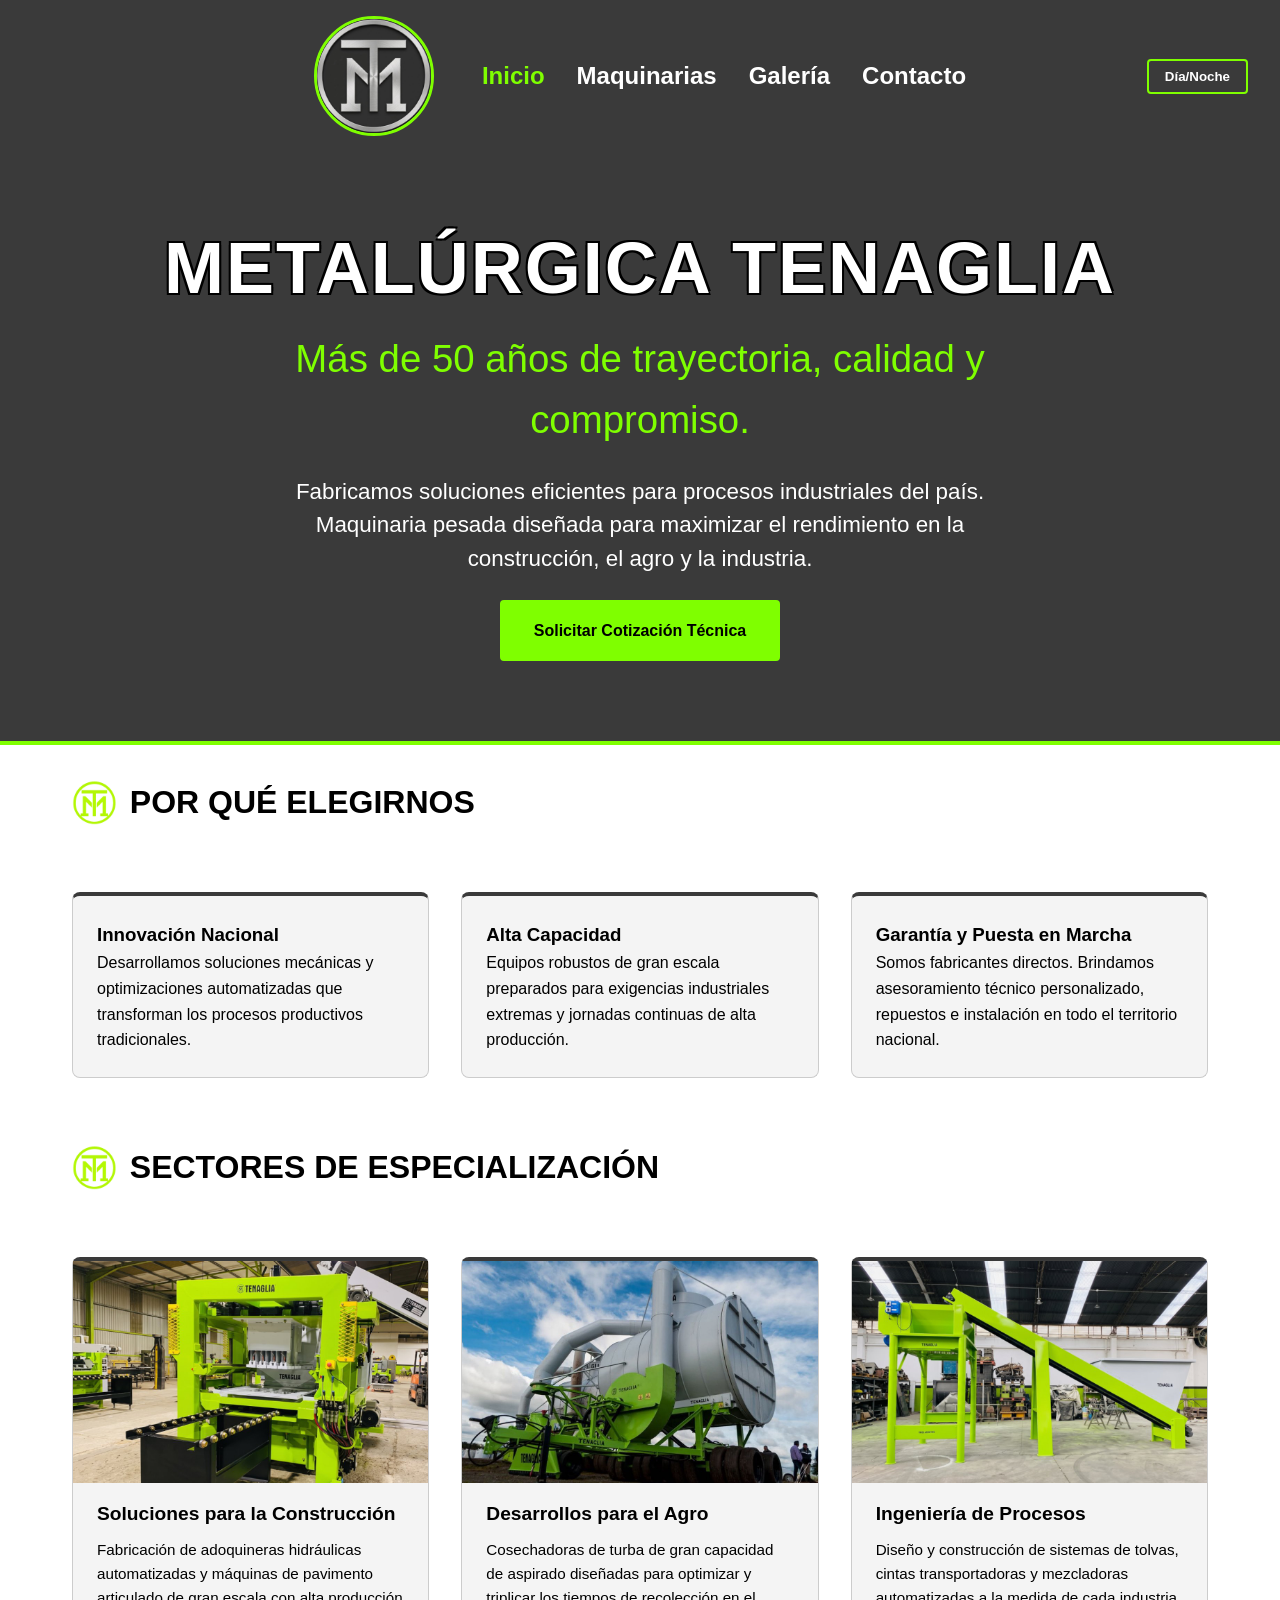
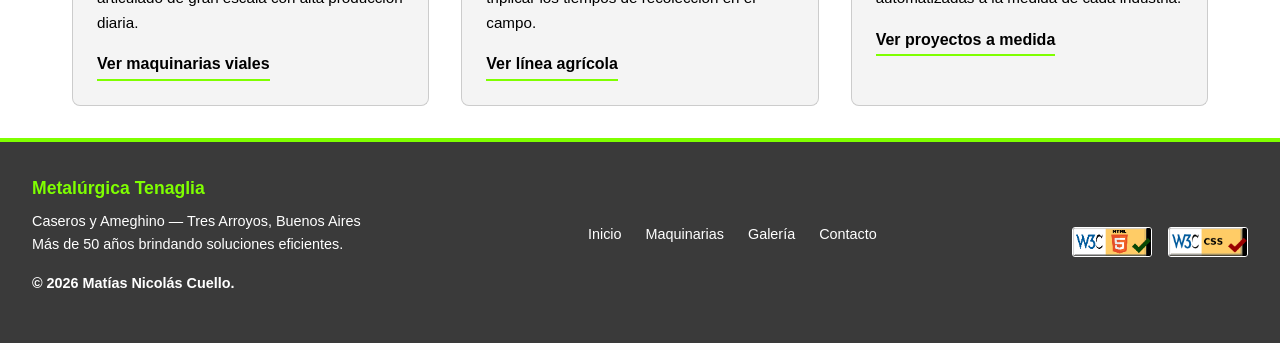
==== index.html @ d65afeeb "Add files via upload" ====
<!DOCTYPE html>
<html lang="es">
<head>

    <!-- Codificación que permite utilizar caracteres especiales -->
    <meta charset="utf-8">

    <!-- Configuración de visualización adaptable para dispositivos móviles -->
    <meta name="viewport" content="width=device-width, initial-scale=1.0">

    <!-- Título que aparece en la pestaña del navegador -->
    <title>Metalúrgica Tenaglia | Maquinaria Industrial y Pesada</title>

    <!-- Resumen del contenido que los buscadores mostrarán en sus resultados -->
    <meta name="description" content="Más de 50 años fabricando maquinarias eficientes para la construcción, el agro y la industria en Argentina. Fabricantes directos de adoquineras automáticas y cosechadoras.">

    <!-- Palabras clave relacionadas con la temática del sitio -->
    <meta name="keywords" content="Programación, CSS Grid, Flexbox, Bahía Blanca, UPSO, Metalúrgica Tenaglia, Maquinaria Industrial">

    <!-- Autor del documento -->
    <meta name="author" content="Matías Cuello">

    <!-- Indica a los rastreadores si deben indexar la página y seguir los enlaces -->
    <meta name="robots" content="index, follow">

    <!-- Vinculación de la hoja de estilos externa -->
    <link rel="stylesheet" href="css/estilos5.css">

    <!-- Vinculación del archivo JavaScript encargado de la interacción del sitio -->
    <script src="js/script.js" defer></script>

</head>

<body class="layout-macro" id="inicio">

    <!-- Cabecera principal del sitio -->
    <header class="cabecera" id="cabecera-principal">

        <!-- Logotipo que permite regresar al inicio del sitio -->
        <a href="index.html#inicio" class="marca">
            <img src="img/LogoGrandeMTF.jpg" alt="Logo Metalúrgica Tenaglia" class="logo-img">
        </a>

        <!-- Menú principal de navegación -->
        <nav class="navegacion-principal" aria-label="Navegación principal">

            <!-- Lista de accesos a las principales secciones del sitio -->
            <ul>
                <li><a href="index.html#inicio" class="activo">Inicio</a></li>
                <li><a href="maquinarias.html">Maquinarias</a></li>
                <li><a href="galeria.html">Galería</a></li>
                <li><a href="contacto.html">Contacto</a></li>
            </ul>

        </nav>

        <!-- Botón destinado al cambio entre modo claro y oscuro -->
        <button id="btn-tema" class="boton-tema" aria-label="Cambiar modo de color" onclick="cambiarTema()">Día/Noche</button>

    </header>

    <!-- Banner principal de presentación de la empresa -->
    <section class="banner-hero" id="banner-principal">

        <!-- Nombre comercial de la empresa -->
        <h1 class="titulo-principal">METALÚRGICA TENAGLIA</h1>

        <!-- Mensaje destacado que resume la trayectoria de la empresa -->
        <h2 class="subtitulo-hero">Más de 50 años de trayectoria, calidad y compromiso.</h2>

        <!-- Descripción principal de la actividad de la empresa -->
        <p>Fabricamos soluciones eficientes para procesos industriales del país. Maquinaria pesada diseñada para maximizar el rendimiento en la construcción, el agro y la industria.</p>

        <!-- Botón de acceso al formulario de contacto -->
        <a href="contacto.html" class="boton-accion">Solicitar Cotización Técnica</a>

    </section>

    <!-- Contenido principal de la página -->
    <main class="contenido-home">

        <!-- Sección que presenta los principales pilares de la empresa -->
        <section class="propuesta-valor" aria-labelledby="titulo-propuesta">

            <!-- Encabezado de la sección con el logotipo institucional y el título -->
            <header class="encabezado-grilla">

                <!-- Isotipo decorativo de la empresa -->
                <figure class="viñeta-logo">
                    <img src="img/LogoVerdeFluor.png" alt="Símbolo Tenaglia">
                </figure>

                <!-- Título de la sección -->
                <h2 class="titulo-seccion" id="titulo-propuesta">Por qué elegirnos</h2>

            </header>

            <!-- Tarjeta correspondiente al primer pilar empresarial -->
            <article class="pilar-card" id="pilar-1">
                <h3>Innovación Nacional</h3>
                <p>Desarrollamos soluciones mecánicas y optimizaciones automatizadas que transforman los procesos productivos tradicionales.</p>
            </article>

            <!-- Tarjeta correspondiente al segundo pilar empresarial -->
            <article class="pilar-card" id="pilar-2">
                <h3>Alta Capacidad</h3>
                <p>Equipos robustos de gran escala preparados para exigencias industriales extremas y jornadas continuas de alta producción.</p>
            </article>

            <!-- Tarjeta correspondiente al tercer pilar empresarial -->
            <article class="pilar-card" id="pilar-3">
                <h3>Garantía y Puesta en Marcha</h3>
                <p>Somos fabricantes directos. Brindamos asesoramiento técnico personalizado, repuestos e instalación en todo el territorio nacional.</p>
            </article>

        </section>
        
        <!-- Sección que agrupa las principales áreas de especialización de la empresa -->
        <section class="sectores-industriales" aria-labelledby="titulo-sectores">

            <!-- Encabezado de la sección con el logotipo institucional y el título -->
            <header class="encabezado-grilla">

                <!-- Isotipo decorativo de la empresa -->
                <figure class="viñeta-logo">
                    <img src="img/LogoVerdeFluor.png" alt="Símbolo Tenaglia">
                </figure>

                <!-- Título de la sección -->
                <h2 class="titulo-seccion" id="titulo-sectores">Sectores de Especialización</h2>

            </header>

            <!-- Tarjeta correspondiente al sector de la construcción -->
            <article class="tarjeta-sector" id="sector-1">

                <!-- Imagen representativa de la maquinaria para la construcción -->
                <figure>
                    <img src="img/Bloquera.jpg" alt="Línea de producción de bloqueras hidráulicas automatizadas Tenaglia" class="imagen-adaptable">
                </figure>

                <h3>Soluciones para la Construcción</h3>
                <p>Fabricación de adoquineras hidráulicas automatizadas y máquinas de pavimento articulado de gran escala con alta producción diaria.</p>
                <a href="maquinarias.html#construccion" class="enlace-tarjeta">Ver maquinarias viales</a>
            </article>

            <!-- Tarjeta correspondiente al sector agropecuario -->
            <article class="tarjeta-sector" id="sector-2">

                <!-- Imagen representativa de maquinaria agrícola -->
                <figure>
                    <img src="img/Cosechadora.jpg" alt="Cosechadora de turba autopropulsada de gran capacidad" class="imagen-adaptable">
                </figure>

                <h3>Desarrollos para el Agro</h3>
                <p>Cosechadoras de turba de gran capacidad de aspirado diseñadas para optimizar y triplicar los tiempos de recolección en el campo.</p>
                <a href="maquinarias.html#agro" class="enlace-tarjeta">Ver línea agrícola</a>
            </article>

            <!-- Tarjeta correspondiente al sector de ingeniería de procesos -->
            <article class="tarjeta-sector" id="sector-3">

                <!-- Imagen representativa de un sistema automatizado para procesos industriales -->
                <figure>
                    <img src="img/Automatización.jpg" alt="Desgarradora de bolsas para planta de reciclado" class="imagen-adaptable">
                </figure>

                <h3>Ingeniería de Procesos</h3>
                <p>Diseño y construcción de sistemas de tolvas, cintas transportadoras y mezcladoras automatizadas a la medida de cada industria.</p>
                <a href="maquinarias.html#procesos" class="enlace-tarjeta">Ver proyectos a medida</a>
            </article>

        </section>

    </main>

    <!-- Pie de página del sitio -->
    <footer class="pie-pagina" id="pie-principal">

        <!-- Información institucional de la empresa -->
        <section class="info-empresa">
            <h3>Metalúrgica Tenaglia</h3>
            <p>Caseros y Ameghino — Tres Arroyos, Buenos Aires</p>
            <p>Más de 50 años brindando soluciones eficientes.</p>
            <p class="firma-autor">&copy; 2026 Matías Nicolás Cuello.</p>
        </section>

        <!-- Menú secundario de navegación -->
        <nav class="navegacion-secundaria" aria-label="Navegación del pie de página">

            <!-- Lista de accesos rápidos del pie de página -->
            <ul>
                <li><a href="index.html#inicio">Inicio</a></li>
                <li><a href="maquinarias.html">Maquinarias</a></li>
                <li><a href="galeria.html">Galería</a></li>
                <li><a href="contacto.html">Contacto</a></li>
            </ul>

        </nav>

        <!-- Indicadores visuales de validación del código -->
        <p class="certificaciones-w3c">
            <img src="img/HTML5_Valido.jpg" alt="Certificación W3C HTML5 Válido" class="badge-w3c">
            <img src="img/CSS_Valido.jpg" alt="Certificación W3C CSS3 Válido" class="badge-w3c">
        </p>

    </footer>

</body>
</html>
---- css/estilos5.css ----
/*==========================================================================
   1. VARIABLES CSS 
   ========================================================================== */
/* Declaración de las variables globales utilizadas para mantener la identidad visual del sitio */
:root {
    --color-primario: #7FFF00;
    --color-secundario: #3A3A3A;        
    --color-fondo-base: #FFFFFF;        
    --color-fondo-tarjeta: #F4F4F4;     
    --color-texto-principal: #000000;  
    --color-borde: #CCCCCC;
    --color-contraste-oscuro: #000000;  
}

/* ==========================================================================
   2. ESTRUCTURA MACRO 
   ========================================================================== */
/* Reseteamos márgenes y blindamos el tamaño de TODAS las etiquetas estructurales 
   que usamos en la maqueta */
html, body, header, nav, main, section, article, aside, footer, div, h1, h2, h3, h4, h5, h6, p, ul, li, figure, figcaption, form, fieldset, legend, input, textarea, button, a, span, img { 
    margin: 0;
    padding: 0; 
    box-sizing: border-box; 
}

/* Candado global obligatorio en móviles para erradicar una posible franja blanca */
html, body {
    max-width: 100vw;
    overflow-x: hidden;
}

/* Configuración general aplicada al cuerpo principal del documento */
body {
    font-family: "Arial", "Helvetica", sans-serif;
    background-color: var(--color-fondo-base);
    color: var(--color-texto-principal);
    line-height: 1.6;
    display: grid;
    grid-template-areas:
        "cabecera"
        "banner"
        "cuerpo"
        "pie";
    grid-template-columns: 1fr;
    grid-template-rows: auto auto 1fr auto;
    min-height: 100vh;
}

/* Configuración adaptable aplicada a todas las imágenes del sitio */
img {
    max-width: 100%;
    height: auto;
    display: block;
}

/* ==========================================================================
   3. CLASES DE UTILIDAD 
   ========================================================================== */
/* Estilo aplicado a la firma del autor ubicada en el pie de página */
.firma-autor { 
    margin-top: 1rem;
    font-weight: bold; 
    color: var(--color-primario); 
}

/* ==========================================================================
   4. CABECERA INSTITUCIONAL
   ========================================================================== */
/* Cabecera principal que contiene la identidad visual y la navegación del sitio */
.cabecera {
    grid-area: cabecera;
    background-color: var(--color-secundario);
    color: var(--color-fondo-base);
    padding: 1rem 2rem;
    display: flex;
    justify-content: center;
    align-items: center;           
    position: relative;
}

/* Configuración visual aplicada al logotipo principal de la empresa */
.logo-img {
    height: 120px;                   
    width: auto;
    display: block;
    border-radius: 50%;             
    border: 3px solid var(--color-primario); 
    background-color: var(--color-fondo-base);
    transition-property: transform;
    transition-duration: 0.3s;
    margin-right: 3rem;
}

/* Efecto visual aplicado al logotipo al posicionar el cursor sobre él */
.logo-img:hover {transform: scale(1.05);}

/* Lista principal utilizada para organizar las opciones de navegación */
.navegacion-principal ul {
    display: flex;
    list-style: none;
}

/* Espaciado horizontal aplicado entre las opciones del menú */
.navegacion-principal li {margin-right: 2rem;}

/* Eliminación del margen derecho en el último elemento de la lista */
.navegacion-principal li:last-child {margin-right: 0;}

/* Estilo aplicado a los enlaces principales de navegación */
.navegacion-principal a {
    color: var(--color-fondo-base);
    text-decoration: none;
    font-weight: bold;
    font-size: 1.5rem; 
    padding: 0.5rem 0;
    transition-property: color;
    transition-duration: 0.3s;
}

/* Cambio de color aplicado al enlace activo, enfocado o cuando recibe el cursor */
.navegacion-principal a:hover,
.navegacion-principal a:focus,
.navegacion-principal a.activo {
    color: var(--color-primario);
    outline: none;
}

/* Botón destinado al cambio entre el modo claro y oscuro */
.boton-tema {
    background: none;
    border: 2px solid var(--color-primario);
    color: var(--color-fondo-base);
    padding: 0.5rem 1rem;
    border-radius: 4px;
    cursor: pointer;
    font-weight: bold;
    transition-property: background-color, color;
    transition-duration: 0.3s;
    position: absolute;
    right: 2rem; 
}

/* Cambio de apariencia aplicado al botón al interactuar con él */
.boton-tema:hover,
.boton-tema:focus {
    background-color: var(--color-primario);
    color: var(--color-texto-principal);
}

/* ==========================================================================
   5. BANNER HERO
   ========================================================================== */
/* Banner principal destinado a la presentación institucional de la empresa */
.banner-hero {
    grid-area: banner;
    background-color: var(--color-secundario);
    color: var(--color-fondo-base);
    padding: 5rem 2rem;
    text-align: center;
    display: flex;
    flex-direction: column;
    justify-content: center;
    align-items: center;
    border-bottom: 4px solid var(--color-primario);
    width: 100%; 
}

/* Título principal utilizado para destacar el nombre de la empresa */
.banner-hero .titulo-principal {
    font-family: "Arial Black", "Impact", sans-serif;
    font-size: 4.5rem; 
    line-height: 1;
    letter-spacing: 2px;
    margin-bottom: 1.5rem; 
    color: var(--color-fondo-base);
    text-shadow: 
        -2px -2px 0 var(--color-contraste-oscuro), 
         2px -2px 0 var(--color-contraste-oscuro), 
        -2px 2px 0 var(--color-contraste-oscuro), 
         2px 2px 0 var(--color-contraste-oscuro);
}

/* Subtítulo utilizado para resaltar la trayectoria de la empresa */
.banner-hero .subtitulo-hero {
    font-family: "Arial", "Helvetica", sans-serif;
    font-size: 2.4rem;
    font-weight: normal; 
    max-width: 800px;
    color: var(--color-primario); 
    margin-bottom: 1.5rem;
}

/* Descripción institucional ubicada debajo del subtítulo principal */
.banner-hero p {
    font-family: "Arial", "Helvetica", sans-serif; 
    font-size: 1.4rem;
    font-weight: normal; 
    color: var(--color-fondo-base); 
    max-width: 700px; 
    line-height: 1.5; 
    margin-bottom: 1.5rem;
}

/* Ajuste del banner para las páginas internas del sitio */
body:not(.layout-macro) .banner-hero {
    padding: 3rem 2rem;
    align-items: center; 
}

/* Limitación del ancho de los textos para alinearlos con el contenido inferior */
body:not(.layout-macro) .banner-hero .titulo-principal,
body:not(.layout-macro) .banner-hero p {
    width: 100%;
    max-width: 1200px; 
    text-align: left;
    margin-left: auto;
    margin-right: auto;
}

/* Adaptación del título principal para las páginas internas */
body:not(.layout-macro) .banner-hero .titulo-principal {
    font-family: "Arial Black", "Impact", sans-serif;
    font-size: 2.2rem; 
    text-shadow: none; 
    border-left: 5px solid var(--color-primario); 
    padding-left: 1rem;
    letter-spacing: normal;
    margin-bottom: 0.5rem;
    text-transform: uppercase;
}

/* Adaptación del texto descriptivo para las páginas internas */
body:not(.layout-macro) .banner-hero p {
    font-family: "Arial", "Helvetica", sans-serif;
    font-size: 1.1rem;
    margin-bottom: 0;
}

/* ==========================================================================
   6. BOTONES GENERALES
   ========================================================================== */
/* Botón reutilizable destinado a las principales llamadas a la acción del sitio */
.boton-accion {
    display: inline-block;
    background-color: var(--color-primario);
    color: var(--color-texto-principal);
    text-decoration: none;
    font-weight: bold;
    padding: 1rem 2rem;
    border-radius: 4px;
    border: 2px solid var(--color-primario);
    transition-property: background-color, color;
    transition-duration: 0.3s;
}

/* Cambio de apariencia aplicado al botón al posicionar el cursor o recibir el foco */
.boton-accion:hover, .boton-accion:focus {
    background-color: var(--color-secundario);
    color: var(--color-primario); 
}

/* Cambio de apariencia aplicado mientras el botón permanece presionado */
.boton-accion:active {
    background-color: var(--color-texto-principal);
    color: var(--color-fondo-base);
}

/* ==========================================================================
   7. LAYOUT INDEX
   ========================================================================== */
/* Contenedor principal que organiza el contenido de la página de inicio */
.contenido-home {
    grid-area: cuerpo;
    padding: 2rem;
    display: flex;
    flex-direction: column;
    width: 100%;
    max-width: 1200px;
    margin: 0 auto;
}

/* Espaciado vertical aplicado a las secciones y títulos principales del contenido */
.contenido-home > section, 
.contenido-home > h2 {
    margin-bottom: 4rem;
}

/* Eliminación del margen inferior apuntando directamente a la etiqueta section */
.contenido-home > section:last-child {margin-bottom: 0;}

/* Título utilizado para identificar las principales secciones del sitio */
.titulo-seccion {
    font-family: "Arial Black", "Impact", sans-serif;
    font-size: 2rem;
    color: inherit;
    text-transform: uppercase;
    border-left: 5px solid var(--color-primario);
    padding-left: 1rem;
}

/* Distribución en formato grilla utilizada para las secciones principales del inicio */
.propuesta-valor, .sectores-industriales {
    display: grid;
    grid-template-columns: repeat(3, 1fr);
    gap: 2rem; 
}

/* Estilo compartido aplicado a las tarjetas informativas del sitio */
.pilar-card, .tarjeta-sector {
    background-color: var(--color-fondo-tarjeta);
    padding: 1.5rem;
    border-radius: 8px;
    border: 1px solid var(--color-borde);
    border-top: 4px solid var(--color-secundario);
    color: inherit; 
}

/* Configuración específica aplicada a las tarjetas de los sectores industriales */
.tarjeta-sector {
    padding: 0;
    position: relative;
    top: 0;
    transition-property: border-color, top; 
    transition-duration: 0.3s;
}

/* Efecto visual aplicado al posicionar el cursor sobre una tarjeta */
.tarjeta-sector:hover {
    border-color: var(--color-primario);
    top: -8px; 
}

/* Contenedor destinado a la imagen representativa de cada sector */
.tarjeta-sector figure {
    width: 100%;
    border-radius: 4px;
    margin-bottom: 1rem;
}

/* Configuración adaptable aplicada a las imágenes de las tarjetas */
.imagen-adaptable {
    width: 100%;
    height: auto; 
    display: block;
}

/* Título principal de cada tarjeta de sector */
.tarjeta-sector h3 {
    font-family: "Arial Black", "Impact", sans-serif;
    font-size: 1.2rem;
    margin-bottom: 0.5rem;
    padding: 0 1.5rem;
    color: inherit; 
}

/* Descripción correspondiente a cada tarjeta de sector */
.tarjeta-sector p {
    font-size: 0.95rem;
    color: inherit; 
    margin-bottom: 1rem;
    padding: 0 1.5rem;
}

/* Enlace utilizado para acceder al detalle de cada línea de maquinaria */
.enlace-tarjeta {
    font-weight: bold;
    color: inherit; 
    text-decoration: none;
    border-bottom: 2px solid var(--color-primario);
    padding-bottom: 2px;
    margin: 0 1.5rem 1.5rem 1.5rem;
    display: inline-block;
}

/* Contenedor del título y logo dentro de las grillas principales y páginas internas */
.propuesta-valor .encabezado-grilla, 
.sectores-industriales .encabezado-grilla,
.contenido-principal .encabezado-grilla {
    grid-column: 1 / 4; 
    display: flex;
    align-items: center; 
    gap: 0.8rem; 
    margin-bottom:2rem; 
}

/* Control del tamaño del logo en miniatura */
.viñeta-logo {
    width: 45px; 
    height: 45px;
    flex-shrink: 0; 
    display: flex;
    justify-content: center;
    align-items: center;
}

/* Adaptación de la imagen a su contenedor */
.viñeta-logo img {
    width: 100%;
    height: auto;
    display: block;
}

/* Ajuste del título para que conviva bien con el logo */
.encabezado-grilla .titulo-seccion,
.encabezado-grilla .titulo-catalogo,
.encabezado-grilla .titulo-formulario {
    border-left: none;
    padding-left: 0;
    margin-bottom: 0; 
}

/* ==========================================================================
   8. ASIDE LATERAL
   ========================================================================== */
/* Grilla Full-Bleed para páginas internas (Maquinarias, Contacto, etc.) */
body:not(.layout-macro) {
    display: grid;
    /* Las 4 columnas que configuramos: Espacio vacío | Aside | Main | Espacio vacío */
    grid-template-columns: 1fr 280px minmax(auto, 920px) 1fr;
    grid-template-rows: auto auto 1fr auto;
    column-gap: 3rem; 
    grid-template-areas:
        "cabecera cabecera cabecera cabecera"
        "banner banner banner banner"
        ". lateral cuerpo ."
        "pie pie pie pie";
}

/* Barra lateral destinada a la información complementaria y navegación */
.lateral-info {
    grid-area: lateral; 
    align-self: start;  
    margin-top: 3rem;    
    margin-bottom: 3rem; 
    background-color: transparent; 
    padding: 1.5rem;
    border: 1px solid var(--color-borde);
    border-radius: 6px;
    color: inherit;
}

/* Título principal de la barra lateral */
.lateral-info > h2 {
    font-family: "Arial Black", "Impact", sans-serif;
    font-size: 1.3rem;
    color: inherit; 
    border-bottom: 2px solid var(--color-primario); 
    padding-bottom: 0.5rem;
    margin-bottom: 1.5rem;
}

/* Título de la información complementaria */
.info-adicional h3 { 
    font-size: 1.1rem;
    margin-bottom: 0.5rem; 
    color: inherit;
    font-family: "Arial", "Helvetica", sans-serif; 
    font-weight: bold;
}

/* Lista de enlaces disponibles en la barra lateral */
.lateral-info ul { 
    list-style: none; 
    margin-bottom: 2.5rem;
}

/* Espaciado aplicado entre los elementos de la lista */
.lateral-info li { margin-bottom: 1.2rem;}

/* Estilo aplicado a los enlaces de navegación lateral */
.lateral-info a { 
    color: inherit; 
    text-decoration: none;
    font-weight: bold; 
    font-family: "Arial", "Helvetica", sans-serif;
}

/* Cambio de color aplicado a los enlaces al posicionar el cursor */
.lateral-info a:hover {color: var(--color-primario);}

/* Contenedor destinado a la información complementaria */
.info-adicional {margin-top: 1rem;}

/* Texto descriptivo correspondiente a la información complementaria */
.info-adicional p { 
    font-size: 0.95rem; 
    color: inherit;
    line-height: 1.5;
    opacity: 0.8; 
}

/* ==========================================================================
   9. MAQUETACIÓN: MAQUINARIAS 
   ========================================================================== */
/* Contenedor principal que organiza el contenido de la página de maquinarias */
.contenido-principal {
    grid-area: cuerpo; 
    display: flex;
    flex-direction: column;
    margin-top: 3rem;   
    margin-bottom: 3rem; 
}

/* Espaciado vertical aplicado entre los distintos bloques del contenido */
.contenido-principal > article,
.contenido-principal > h2,
.contenido-principal > h3,
.contenido-principal > section {
    margin-bottom: 3rem;
}

/* Eliminación del margen inferior apuntando exactamente a las etiquetas */
.contenido-principal > article:last-child,
.contenido-principal > section:last-child {
    margin-bottom: 0;
}

/* Estilo para el título principal del catálogo */
.titulo-catalogo {
    font-family: "Arial Black", "Impact", sans-serif;
    font-size: 1.8rem;
    text-align: center;
    margin-bottom: 1rem;
    color: inherit;
    text-transform: uppercase;
}

/* Título utilizado para identificar cada categoría de maquinarias */
.titulo-categoria {
    font-family: "Arial Black", "Impact", sans-serif;
    font-size: 1.8rem;
    color: inherit; 
    border-left: 5px solid var(--color-primario);
    padding-left: 1rem;
}

/* Tarjeta principal destinada a representar cada maquinaria mediante CSS Grid */
.tarjeta-producto {
    display: grid;
    grid-template-columns: 40% 60%; /* Columna 1 (Imagen) y Columna 2 (Textos) */
    background-color: transparent;
    border: 1px solid var(--color-borde);
    border-radius: 6px;
    color: inherit; 
}

/* Contenedor reservado para la imagen principal de la maquinaria */
.imagen-producto {
    grid-column: 1 / 2;
    grid-row: 1 / 6; 
    width: 100%;
    display: flex;
    align-items: center; 
}

/* Configuración adaptable aplicada a la imagen del producto */
.imagen-producto img {
    width: 100%;
    height: auto; 
    display: block;
    border-radius: 4px 0 0 4px; 
}

/* Posicionamiento de todos los elementos de texto sueltos en la segunda columna */
.tarjeta-producto > h4, 
.tarjeta-producto > p, 
.tarjeta-producto > span,
.tarjeta-producto > section {
    grid-column: 2 / 3;
}

/* Configuración del título principal de la maquinaria */
.tarjeta-producto > h4 {
    padding: 2rem 2rem 0 2rem;
    margin-bottom: 0.5rem;
    font-family: "Arial Black", "Impact", sans-serif;
    font-size: 1.4rem;
}

/* Espaciado de los párrafos descriptivos directos de la tarjeta */
.tarjeta-producto > p {
    padding: 0 2rem;
    margin-bottom: 1.5rem;
    color: inherit; 
}

/* Etiqueta utilizada para destacar especificaciones técnicas relevantes */
.tarjeta-producto > span.especificacion {
    margin: 0 2rem 1.5rem 2rem;
    align-self: start; 
    display: inline-block;
    background-color: var(--color-secundario);
    color: var(--color-fondo-base);
    padding: 0.5rem 1rem;
    border-radius: 4px;
    font-weight: bold;
    font-size: 0.9rem;
}

/* Bloque destinado a mostrar información complementaria del producto */
.tarjeta-producto > section.info-adicional {
    margin: 0 2rem 2rem 2rem;
    padding: 1rem;
    background-color: transparent; 
    border-left: 4px solid var(--color-primario);
    border-radius: 4px;
    color: inherit;
}

/* Títulos secundarios dentro de la información complementaria */
.tarjeta-producto > section.info-adicional h5 {
    font-family: "Arial Black", "Impact", sans-serif;
    font-size: 1.2rem;
    margin-bottom: 0.5rem;
}

/* Párrafos dentro de la información complementaria */
.tarjeta-producto > section.info-adicional p {margin-bottom: 0;}

/* Personalización aplicada a la etiqueta mark utilizada en la información adicional */
.tarjeta-producto > section.info-adicional mark {
    background-color: transparent;
    color: inherit;                
    border-bottom: 2px solid var(--color-primario);
    font-weight: bold;
}

/* ==========================================================================
   10. MAQUETACIÓN: PÁGINA GALERÍA
   ========================================================================== */
/* Grilla utilizada para organizar las imágenes de la galería */
.grilla-galeria {
    display: grid;
    grid-template-columns: repeat(auto-fill, minmax(300px, 1fr));
    gap: 2rem; 
}

/* Tarjeta individual destinada a representar cada elemento de la galería */
.card-galeria {
    position: relative;
    border-radius: 20px; 
    border: 1px solid var(--color-borde); 
    background-color: transparent;
    overflow: hidden;
}

/* Configuración adaptable aplicada a las imágenes de la galería */
.card-galeria img {
    width: 100%;
    height: auto;
    display: block;
    border-radius: 18px; 
    opacity: 1;
    transition-property: opacity;
    transition-duration: 0.4s;
}

/* Efecto visual aplicado a la imagen al posicionar el cursor */
.card-galeria:hover img {opacity: 0.4;}

/* Capa superpuesta destinada a mostrar información de cada imagen */
.capa-informacion {
    position: absolute;
    bottom: -15px;
    left: 0;
    width: 100%;
    height: 100%;
    background: linear-gradient(to top, rgba(0,0,0,0.95) 0%, rgba(0,0,0,0.5) 60%, transparent 100%); 
    color: #FFFFFF; 
    padding: 2rem 1.5rem;
    display: flex;
    flex-direction: column;
    justify-content: flex-end;
    opacity: 0;
    transition-property: opacity, bottom;
    transition-duration: 0.4s;
}

/* Título correspondiente a la información de cada imagen */
.capa-informacion h3 {
    font-family: "Arial Black", "Impact", sans-serif;
    font-size: 1.2rem;
    color: var(--color-primario);
    margin-bottom: 0.5rem; 
}

/* Descripción correspondiente a la información de cada imagen */
.capa-informacion p {
    font-family: "Arial", "Helvetica", sans-serif;
    font-size: 0.95rem;
    color: #FFFFFF; 
    line-height: 1.4;
}

/* Visualización de la capa informativa al posicionar el cursor sobre la tarjeta */
.card-galeria:hover .capa-informacion {
    opacity: 1;
    bottom: 0; 
}

/* ==========================================================================
   11. MAQUETACIÓN: FORMULARIO DE CONTACTO
   ========================================================================== */
/* Título principal de la sección de contacto */
.titulo-formulario {
    font-family: "Arial Black", "Impact", sans-serif;
    font-size: 1.8rem;
    text-align: center;
    margin-bottom: 2rem;
    color: inherit;
    text-transform: uppercase;
}

/* Formulario principal destinado al contacto con la empresa */
.formulario-industrial {
    background-color: transparent;
    border: 1px solid var(--color-borde);
    padding: 3rem 2rem;
    border-radius: 15px;
    color: inherit;
    max-width: 650px;  
}

/* Agrupación de campos relacionados dentro del formulario */
.formulario-industrial fieldset { 
    border: 2px solid var(--color-primario);
    border-radius: 10px;
    padding: 20px;
    background-color: transparent; 
}

/* Título correspondiente a cada grupo de campos del formulario */
.formulario-industrial legend {
    font-family: "Arial Black", "Impact", sans-serif;
    font-size: 1.1rem;
    text-transform: uppercase;
    color: inherit; 
    border-left: 5px solid var(--color-primario); 
    padding-left: 1rem;
}

/* Contenedor individual de cada campo del formulario */
.campo-formulario { 
    margin-bottom: 1.5rem; 
    display: flex; 
    flex-direction: column;
}

/* Etiqueta descriptiva correspondiente a cada campo */
.campo-formulario label { 
    font-weight: bold; 
    margin-bottom: 0.5rem; 
    color: inherit;
}

/* Configuración compartida de los campos de ingreso de datos */
.campo-formulario input, .campo-formulario textarea {
    padding: 12px;
    border: 1px solid var(--color-borde);
    border-radius: 8px;
    font-family: inherit;
    font-size: 1rem;
    color: inherit; 
    background-color: transparent;
    transition: border-color 0.3s, background-color 0.3s;
}

/* Cambio de apariencia aplicado a los campos al recibir el foco */
.campo-formulario input:focus, .campo-formulario textarea:focus {
    border-color: var(--color-primario);
    background-color: transparent;
    outline: none;
}

/* Texto de ayuda utilizado para orientar al usuario durante la carga de datos */
.ayuda-texto { 
    font-size: 0.85rem;
    color: inherit; 
    margin-top: 0.3rem; 
    opacity: 0.8;
}

/* Botón destinado al envío del formulario */
.boton-enviar {
    background-color: var(--color-secundario);
    color: var(--color-fondo-base);
    font-family: "Arial Black", "Impact", sans-serif;
    border: none;
    padding: 15px 30px;
    font-size: 1.1rem;
    border-radius: 30px;
    text-transform: uppercase;
    cursor: pointer;
    transition: opacity 0.3s;
}

/* Cambio de apariencia aplicado al botón al interactuar con él */
.boton-enviar:hover, .boton-enviar:focus { 
    opacity: 0.8;
    outline: none; 
}

/* Cambio de apariencia aplicado mientras el botón permanece presionado */
.boton-enviar:active { 
    background-color: var(--color-contraste-oscuro);
    color: var(--color-fondo-base); 
}

/* ==========================================================================
   12. PIE DE PÁGINA INSTITUCIONAL
   ========================================================================== */
/* Pie de página principal del sitio */
.pie-pagina {
    grid-area: pie;
    background-color: var(--color-secundario);
    color: var(--color-fondo-base);
    padding: 2rem;
    display: flex;
    flex-wrap: wrap;
    justify-content: space-between;
    align-items: center;
    border-top: 4px solid var(--color-primario);
}

/* Contenedor destinado a la información institucional de la empresa */
.info-empresa { 
    margin-right: 2rem;
    margin-bottom: 1rem;
}

/* Nombre comercial de la empresa */
.info-empresa h3 { 
    font-family: "Arial Black", "Impact", sans-serif; 
    font-size: 1.1rem;
    margin-bottom: 0.5rem; 
    color: var(--color-primario); 
}

/* Información descriptiva de la empresa */
.info-empresa p { 
    font-size: 0.9rem;
    color: var(--color-fondo-base); 
}

/* Lista de enlaces secundarios del sitio */
.navegacion-secundaria ul { 
    display: flex; 
    list-style: none;
    margin-bottom: 1rem; 
}

/* Espaciado horizontal entre las opciones del menú */
.navegacion-secundaria li { margin-right: 1.5rem;}

/* Eliminación del margen derecho del último elemento de la lista */
.navegacion-secundaria li:last-child { margin-right: 0;}

/* Enlaces correspondientes al menú secundario */
.navegacion-secundaria a { 
    color: var(--color-fondo-base); 
    text-decoration: none;
    font-size: 0.9rem;
}

/* Cambio de color aplicado a los enlaces al posicionar el cursor */
.navegacion-secundaria a:hover { color: var(--color-primario);}

/* Contenedor destinado a las certificaciones visuales del sitio */
.certificaciones-w3c { display: flex;}

/* Insignia utilizada para representar una certificación */
.badge-w3c {
    margin-right: 1rem;
    width: 80px; 
    border-radius: 3px;
    border: 1px solid var(--color-fondo-base);
}

/* Eliminación del margen derecho de la última insignia */
.badge-w3c:last-child { margin-right: 0;}

/* ==========================================================================
   13. DISEÑO RESPONSIVO (Media Queries)
   ========================================================================== */
/* Adaptaciones aplicadas para pantallas medianas (Tablets y menores) */
@media (max-width: 900px) {

    /* Reorganización de las grillas principales en una única columna */
    .propuesta-valor, 
    .sectores-industriales { 
        grid-template-columns: 1fr;
        gap: 1.5rem;
    }
    
    /* Reseteamos los títulos y los nuevos encabezados con logo  */
    .propuesta-valor .titulo-seccion, 
    .sectores-industriales .titulo-seccion,
    .propuesta-valor .encabezado-grilla, 
    .sectores-industriales .encabezado-grilla {
        grid-column: auto;
    }
    
    /* Adaptación de la grilla del body a una sola columna */
    body:not(.layout-macro) {
        grid-template-columns: 1fr;
        grid-template-areas:
            "cabecera"
            "banner"
            "lateral"
            "cuerpo"
            "pie";
    } 
    
    /* Adaptación a móvil para tarjetas CSS Grid */
    /* Reorganización de la tarjeta de producto en una única columna */
    .tarjeta-producto {grid-template-columns: 1fr;} 

    /* La imagen pasa a ocupar la parte superior de la tarjeta */
    .imagen-producto {
        grid-column: 1 / 2;
        grid-row: 1 / 2; 
    }

    /* Ajuste de los bordes redondeados de la imagen */
    .imagen-producto img {border-radius: 4px 4px 0 0;}

    /* Reubicación de todos los textos descriptivos en la misma columna */
    .tarjeta-producto > h4, 
    .tarjeta-producto > p, 
    .tarjeta-producto > span,
    .tarjeta-producto > section {
        grid-column: 1 / 2;
    }
    
    /* Adaptación de la galería a una única columna */
    .grilla-galeria {grid-template-columns: 1fr;}
    
    /* Reorganización vertical del pie de página */
    .pie-pagina { 
        flex-direction: column;
        text-align: center; 
    }

    /* Espaciado compartido entre los elementos del pie */
    .pie-pagina > section, 
    .pie-pagina > nav, 
    .pie-pagina > p { 
        margin-bottom: 2rem;
        margin-right: 0; 
    }

    /* Eliminación del margen inferior del último elemento */
    .pie-pagina > p:last-child { 
        margin-bottom: 0;
    }
}

/* Adaptaciones aplicadas para dispositivos móviles (Celulares) */
@media (max-width: 600px) {

    /* Reorganización vertical de la cabecera */
    .cabecera { 
        flex-direction: column;
        padding: 1rem; 
    }

    /* Ajuste del logotipo para pantallas pequeñas */
    .logo-img { 
        margin-right: 0;
        margin-bottom: 1.5rem; 
        width: 100px; 
        height: 100px;
    }

    /* Reubicación del botón de cambio de tema */
    .boton-tema { 
        position: static;
        margin-top: 1rem; 
    }
    
    /* Reorganización vertical del menú principal */
    .navegacion-principal ul { 
        flex-direction: column;
        align-items: center; 
    }

    /* Espaciado entre las opciones del menú */
    .navegacion-principal ul li { 
        margin-right: 0;
        margin-bottom: 0.5rem;
    }

    /* Eliminación del margen inferior de la última opción */
    .navegacion-principal ul li:last-child {margin-bottom: 0;}
    
    /* Reducción del espaciado interno del banner principal */
    .banner-hero {padding: 3rem 1rem;}

    /* Prevención del desbordamiento horizontal por textos largos */
    .banner-hero .titulo-principal { 
        font-size: 1.8rem;
        letter-spacing: normal; 
        overflow-wrap: break-word; 
    }

    /* Ajuste de subtítulos para evitar scroll horizontal fantasma */
    .banner-hero .subtitulo-hero {
        font-size: 1.15rem;
        overflow-wrap: break-word;
    }

    /* Tamaño de fuente aplicado al texto descriptivo del banner principal */
    .banner-hero p {font-size: 0.95rem;}

    /* Adaptación del botón principal a la pantalla del celular */
    .boton-accion {
        width: 100%;
        box-sizing: border-box;
        padding: 1rem;
        font-size: 0.95rem;
    }

    /* Reducción de los márgenes laterales del contenido principal */
    .contenido-home {padding: 1.5rem 1rem;}

    /* Ajuste de los títulos de cada sección interna */
    .titulo-seccion {
        font-size: 1.3rem;
        overflow-wrap: break-word;
    }

    /* Ajuste de los títulos internos de cada tarjeta */
    .pilar-card h3,
    .tarjeta-sector h3 {
        font-size: 1.1rem;
        overflow-wrap: break-word;
    }

    /* Ajuste del margen interno del pie de página */
    .pie-pagina {padding: 2rem 1rem;}

    /* Apilamiento de las insignias de validación W3C */
    .certificaciones-w3c {
        flex-direction: column;
        align-items: center;
        gap: 1rem;
    }

    /* Elimina la separación derecha del último distintivo de validación */
    .badge-w3c { margin-right: 0;}

    /* Ajustes del banner de inicio para celulares */
    .banner-index {
        background-image: none;
        background-color: #3A3A3A; 
        padding: 3rem 2rem;
        min-height: 0; 
    }

    /* Centra el contenido del banner principal de la página de inicio */
    .banner-index .banner-contenido {
        width: 100%; 
        text-align: center; 
    }
}
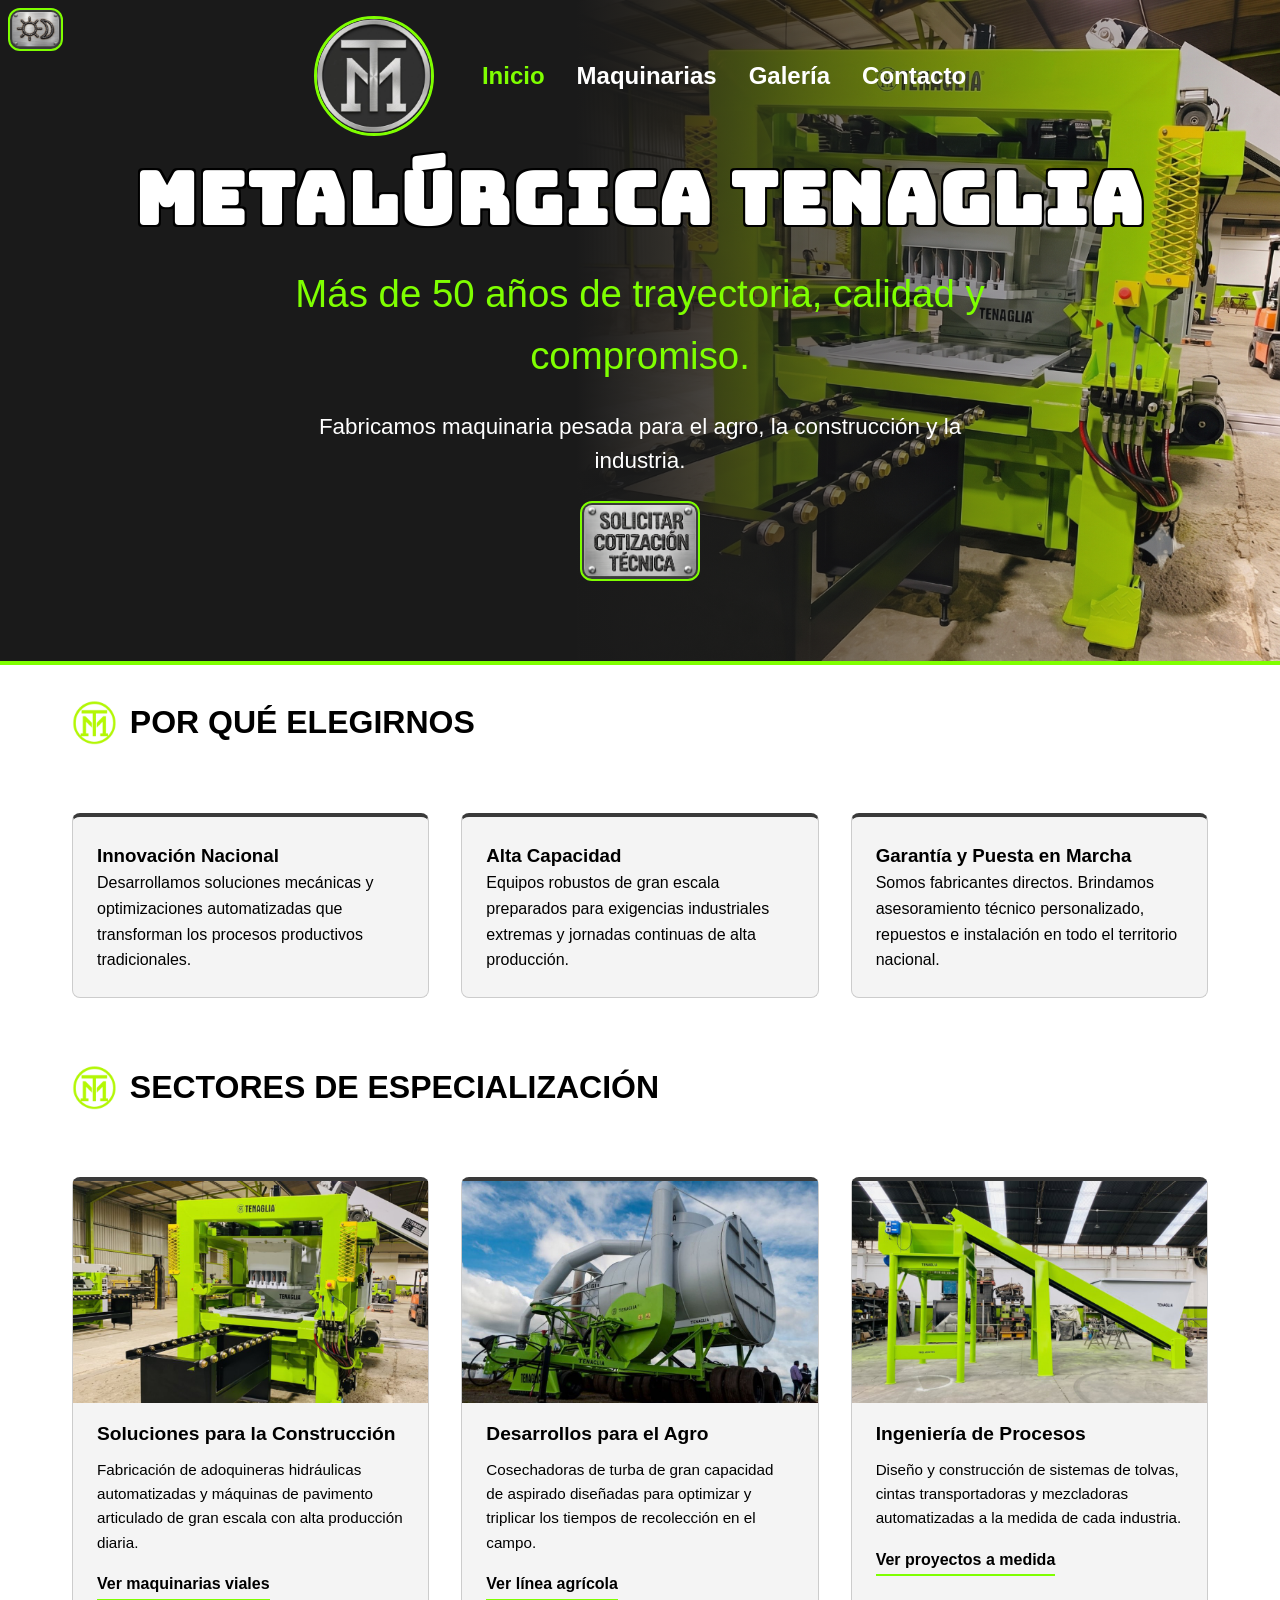
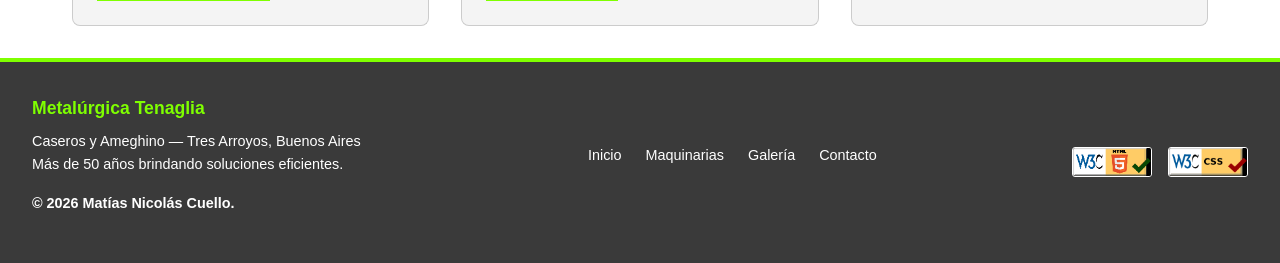
==== commit 6b3b4671: "Actualización de versión 1" ====
--- a/index.html
+++ b/index.html
@@ -22,6 +22,11 @@
 
     <!-- Indica a los rastreadores si deben indexar la página y seguir los enlaces -->
     <meta name="robots" content="index, follow">
+
+    <!-- Importamos estilos de letra --> 
+    <link rel="preconnect" href="https://fonts.googleapis.com">
+    <link rel="preconnect" href="https://fonts.gstatic.com" crossorigin>
+    <link href="https://fonts.googleapis.com/css2?family=Bungee&display=swap" rel="stylesheet">
 
     <!-- Vinculación de la hoja de estilos externa -->
     <link rel="stylesheet" href="css/estilos5.css">
@@ -55,7 +60,9 @@
         </nav>
 
         <!-- Botón destinado al cambio entre modo claro y oscuro -->
-        <button id="btn-tema" class="boton-tema" aria-label="Cambiar modo de color" onclick="cambiarTema()">Día/Noche</button>
+        <button class="boton-tema" onclick="cambiarTema()" title="Cambiar Día/Noche">
+            <img src="img/boton1Os.png" alt="Modo Día/Noche">
+        </button>
 
     </header>
 
@@ -69,10 +76,12 @@
         <h2 class="subtitulo-hero">Más de 50 años de trayectoria, calidad y compromiso.</h2>
 
         <!-- Descripción principal de la actividad de la empresa -->
-        <p>Fabricamos soluciones eficientes para procesos industriales del país. Maquinaria pesada diseñada para maximizar el rendimiento en la construcción, el agro y la industria.</p>
+        <p>Fabricamos maquinaria pesada para el agro, la construcción y la industria.</p>
 
         <!-- Botón de acceso al formulario de contacto -->
-        <a href="contacto.html" class="boton-accion">Solicitar Cotización Técnica</a>
+        <button id="btn-abrir-presupuesto" class="boton-metalico" aria-label="Solicitar Cotización Técnica">
+            <img src="img/BSolOs.png" alt="Botón Solicitar Cotización">
+        </button>
 
     </section>
 
@@ -199,12 +208,36 @@
         </nav>
 
         <!-- Indicadores visuales de validación del código -->
-        <p class="certificaciones-w3c">
+        <div class="certificaciones-w3c">
             <img src="img/HTML5_Valido.jpg" alt="Certificación W3C HTML5 Válido" class="badge-w3c">
             <img src="img/CSS_Valido.jpg" alt="Certificación W3C CSS3 Válido" class="badge-w3c">
-        </p>
+        </div>
 
     </footer>
+    
+    <div id="modal-presupuesto" class="modal-pantalla">
+        <div class="modal-tarjeta">
+            <button id="btn-cerrar-presupuesto" class="modal-cerrar" aria-label="Cerrar ventana">&times;</button>
+            
+            <h3 class="modal-titulo">¿Cómo preferís solicitar tu consulta/cotización?</h3>
+            <p class="modal-descripcion">Elegí el canal de comunicación que te resulte más rápido y cómodo:</p>
+            
+            <div class="modal-opciones">
+                <a href="https://wa.me/5492983415875?text=Hola!%20Quisiera%20solicitar%20una%20cotización%20técnica%20sobre%20sus%20maquinarias." 
+                   class="opcion-enlace whatsapp" 
+                   target="_blank" 
+                   rel="noopener noreferrer">
+                    <span>Por WhatsApp (Atención Ágil)</span>
+                </a>
+                
+                <a href="contacto.html" class="opcion-enlace email">
+                    <span>Por Correo (Formulario Oficial)</span>
+                </a>
+            </div>
+        </div>
+    </div>
+
+    <script src="js/modal.js"></script>
 
 </body>
 </html>
--- a/css/estilos5.css
+++ b/css/estilos5.css
@@ -15,7 +15,7 @@
 /* ==========================================================================
    2. ESTRUCTURA MACRO 
    ========================================================================== */
-/* Reseteamos márgenes y blindamos el tamaño de TODAS las etiquetas estructurales 
+/* Reseteamos márgenes y blindamos el tamaño de todas las etiquetas estructurales 
    que usamos en la maqueta */
 html, body, header, nav, main, section, article, aside, footer, div, h1, h2, h3, h4, h5, h6, p, ul, li, figure, figcaption, form, fieldset, legend, input, textarea, button, a, span, img { 
     margin: 0;
@@ -64,23 +64,28 @@
 }
 
 /* ==========================================================================
-   4. CABECERA INSTITUCIONAL
-   ========================================================================== */
-/* Cabecera principal que contiene la identidad visual y la navegación del sitio */
+   4. CABECERA INSTITUCIONAL (Global para todo el sitio)
+   ========================================================================== */
+/* Menñu flotante y transparente en absolutamente todas las páginas */
 .cabecera {
     grid-area: cabecera;
-    background-color: var(--color-secundario);
+    background-color: transparent; 
     color: var(--color-fondo-base);
     padding: 1rem 2rem;
     display: flex;
     justify-content: center;
     align-items: center;           
-    position: relative;
+    position: absolute; 
+    top: 0;
+    left: 0;
+    width: 100%;
+    z-index: 999;
+    border: none;
 }
 
 /* Configuración visual aplicada al logotipo principal de la empresa */
 .logo-img {
-    height: 120px;                   
+    height: 120px;                                   
     width: auto;
     display: block;
     border-radius: 50%;             
@@ -94,19 +99,16 @@
 /* Efecto visual aplicado al logotipo al posicionar el cursor sobre él */
 .logo-img:hover {transform: scale(1.05);}
 
-/* Lista principal utilizada para organizar las opciones de navegación */
-.navegacion-principal ul {
-    display: flex;
-    list-style: none;
-}
-
-/* Espaciado horizontal aplicado entre las opciones del menú */
+/* Lista principal utilizada para organizar las opciones del menú de navegación */
+.navegacion-principal ul {display: flex; list-style: none;}
+
+/* Espaciado horizontal entre los elementos del menú de navegación */
 .navegacion-principal li {margin-right: 2rem;}
 
-/* Eliminación del margen derecho en el último elemento de la lista */
+/* Elimina el margen derecho del último elemento del menú */
 .navegacion-principal li:last-child {margin-right: 0;}
 
-/* Estilo aplicado a los enlaces principales de navegación */
+/* Configuración visual aplicada a los enlaces del menú de navegación */
 .navegacion-principal a {
     color: var(--color-fondo-base);
     text-decoration: none;
@@ -117,45 +119,68 @@
     transition-duration: 0.3s;
 }
 
-/* Cambio de color aplicado al enlace activo, enfocado o cuando recibe el cursor */
-.navegacion-principal a:hover,
-.navegacion-principal a:focus,
-.navegacion-principal a.activo {
+/* Efecto visual aplicado a los enlaces al pasar el cursor, recibir el foco o corresponder a la página activa */
+.navegacion-principal a:hover, .navegacion-principal a:focus, .navegacion-principal a.activo {
     color: var(--color-primario);
     outline: none;
 }
 
-/* Botón destinado al cambio entre el modo claro y oscuro */
+/* Botón efecto día y noche*/
 .boton-tema {
-    background: none;
-    border: 2px solid var(--color-primario);
-    color: var(--color-fondo-base);
-    padding: 0.5rem 1rem;
-    border-radius: 4px;
+    background: transparent; 
+    border: none;            
+    padding: 0;              
     cursor: pointer;
-    font-weight: bold;
-    transition-property: background-color, color;
+    position: absolute;
+    left: 0.5rem;  /* Distancia desde la pared izquierda */
+    top: 0.5rem;  
+    right: auto; /* Limpieza de seguridad */ 
+    transition-property: transform;
     transition-duration: 0.3s;
-    position: absolute;
-    right: 2rem; 
-}
-
-/* Cambio de apariencia aplicado al botón al interactuar con él */
-.boton-tema:hover,
+    display: flex;
+    justify-content: center;
+    align-items: center;
+}
+
+/* Ajuste de altura exclusivo para que el botón no se caiga del banner en las sub-páginas */
+body:not(.layout-macro) .boton-tema {
+    top: 0.5rem; 
+}
+
+/* Efecto de acercamiento (zoom) al pasar el mouse */
+.boton-tema:hover, 
 .boton-tema:focus {
-    background-color: var(--color-primario);
-    color: var(--color-texto-principal);
-}
-
-/* ==========================================================================
-   5. BANNER HERO
-   ========================================================================== */
-/* Banner principal destinado a la presentación institucional de la empresa */
+    background-color: transparent; 
+    transform: scale(1.1);
+    outline: none;
+}
+
+/* Control del tamaño y borde de la imagen metálica */
+.boton-tema img {
+    width: 55px;  
+    height: auto;
+    display: block;
+    border-radius: 12px; 
+    border: 2px solid var(--color-primario); 
+    padding: 2px;
+    background-color: var(--color-secundario);
+}
+
+/* ==========================================================================
+   5. BANNER HERO 
+   ========================================================================== */
+/* Todas las páginas comparten el fondo con la foto difuminada y el gradiente oscuro */
 .banner-hero {
     grid-area: banner;
-    background-color: var(--color-secundario);
+    background-color: transparent;
+    background-image: 
+        linear-gradient(to right, #1a1a1a 45%, rgba(26, 26, 26, 0.6) 65%, transparent 100%), 
+        url('../img/Adoquinera1.jpg'); 
+    background-position: right center;
+    background-size: cover;
+    background-repeat: no-repeat;
     color: var(--color-fondo-base);
-    padding: 5rem 2rem;
+    padding: 160px 2rem 5rem 2rem;
     text-align: center;
     display: flex;
     flex-direction: column;
@@ -165,14 +190,20 @@
     width: 100%; 
 }
 
-/* Título principal utilizado para destacar el nombre de la empresa */
-.banner-hero .titulo-principal {
-    font-family: "Arial Black", "Impact", sans-serif;
+/* ==========================================================================
+   TEXTOS DEL BANNER (Separación Index vs Subpáginas)
+   ========================================================================== */
+
+/* Textos exclusivos del Inicio */
+body.layout-macro .banner-hero .titulo-principal {
+    font-family: "Bungee", sans-serif;
     font-size: 4.5rem; 
-    line-height: 1;
+    line-height: 1.1;
     letter-spacing: 2px;
     margin-bottom: 1.5rem; 
     color: var(--color-fondo-base);
+    text-transform: uppercase;
+    text-align: center;
     text-shadow: 
         -2px -2px 0 var(--color-contraste-oscuro), 
          2px -2px 0 var(--color-contraste-oscuro), 
@@ -180,18 +211,19 @@
          2px 2px 0 var(--color-contraste-oscuro);
 }
 
-/* Subtítulo utilizado para resaltar la trayectoria de la empresa */
-.banner-hero .subtitulo-hero {
+/* Configuración tipográfica aplicada al subtítulo del banner principal */
+body.layout-macro .banner-hero .subtitulo-hero {
     font-family: "Arial", "Helvetica", sans-serif;
     font-size: 2.4rem;
     font-weight: normal; 
     max-width: 800px;
     color: var(--color-primario); 
     margin-bottom: 1.5rem;
-}
-
-/* Descripción institucional ubicada debajo del subtítulo principal */
-.banner-hero p {
+    text-align: center;
+}
+
+/* Texto descriptivo del banner */
+body.layout-macro .banner-hero p {
     font-family: "Arial", "Helvetica", sans-serif; 
     font-size: 1.4rem;
     font-weight: normal; 
@@ -199,41 +231,38 @@
     max-width: 700px; 
     line-height: 1.5; 
     margin-bottom: 1.5rem;
-}
-
-/* Ajuste del banner para las páginas internas del sitio */
-body:not(.layout-macro) .banner-hero {
-    padding: 3rem 2rem;
-    align-items: center; 
-}
-
-/* Limitación del ancho de los textos para alinearlos con el contenido inferior */
+    text-align: center;
+}
+
+/* Textos de las subpáginas (Más chicos, alineados a la izquierda con barra verde) */
 body:not(.layout-macro) .banner-hero .titulo-principal,
 body:not(.layout-macro) .banner-hero p {
     width: 100%;
     max-width: 1200px; 
-    text-align: left;
+    text-align: left; /* Volvemos a alinear a la izquierda */
     margin-left: auto;
     margin-right: auto;
 }
 
-/* Adaptación del título principal para las páginas internas */
+/* Configuración tipográfica aplicada al título del banner de las páginas internas */
 body:not(.layout-macro) .banner-hero .titulo-principal {
-    font-family: "Arial Black", "Impact", sans-serif;
-    font-size: 2.2rem; 
+    font-family: "Bungee", sans-serif;
+    font-size: 2.2rem; /* Tamaño reducido original */
     text-shadow: none; 
-    border-left: 5px solid var(--color-primario); 
+    border-left: 5px solid var(--color-primario); /* Tu barra verde lateral */
     padding-left: 1rem;
     letter-spacing: normal;
     margin-bottom: 0.5rem;
     text-transform: uppercase;
-}
-
-/* Adaptación del texto descriptivo para las páginas internas */
+    color: var(--color-fondo-base);
+}
+
+/* Configuración tipográfica aplicada al texto descriptivo del banner de las páginas internas */
 body:not(.layout-macro) .banner-hero p {
     font-family: "Arial", "Helvetica", sans-serif;
     font-size: 1.1rem;
     margin-bottom: 0;
+    color: var(--color-fondo-base);
 }
 
 /* ==========================================================================
@@ -880,11 +909,153 @@
 .badge-w3c:last-child { margin-right: 0;}
 
 /* ==========================================================================
-   13. DISEÑO RESPONSIVO (Media Queries)
+   13 - VENTANA MODAL (SELECTOR DE PRESUPUESTO)
+   ========================================================================== */
+.modal-pantalla {
+    position: fixed;
+    top: 0;
+    left: 0;
+    width: 100%;
+    height: 100%;
+    background-color: rgba(17, 24, 39, 0.8); /* Fondo oscuro semitransparente */
+    display: flex;
+    justify-content: center;
+    align-items: center;
+    z-index: 10000; /* Por encima de todo, incluso del botón de WhatsApp */
+    
+    /* Estado oculto inicial sin alterar el flujo */
+    opacity: 0;
+    pointer-events: none;
+    transition: opacity 0.3s ease;
+}
+
+/* Esta clase la va a inyectar JavaScript */
+.modal-pantalla.activo {
+    opacity: 1;
+    pointer-events: auto;
+}
+
+.modal-tarjeta {
+    background-color: #1F2937; /* Gris oscuro industrial coincidente con Tenaglia */
+    border: 1px solid #374151;
+    padding: 2.5rem;
+    border-radius: 4px;
+    width: 90%;
+    max-width: 450px;
+    position: relative;
+    box-shadow: 0 10px 25px rgba(0, 0, 0, 0.5);
+    text-align: center;
+}
+
+.modal-cerrar {
+    position: absolute;
+    top: 1rem;
+    right: 1.2rem;
+    background: none;
+    border: none;
+    color: #9CA3AF;
+    font-size: 2rem;
+    cursor: pointer;
+    line-height: 1;
+    transition: color 0.2s ease;
+}
+
+.modal-cerrar:hover {
+    color: #F3F4F6;
+}
+
+.modal-titulo {
+    font-size: 1.4rem;
+    color: #FFFFFF;
+    margin-bottom: 0.5rem;
+}
+
+.modal-descripcion {
+    color: #9CA3AF;
+    font-size: 0.95rem;
+    margin-bottom: 2rem;
+}
+
+.modal-opciones {
+    display: flex;
+    flex-direction: column;
+    gap: 1rem;
+}
+
+/* Estilo de los enlaces/botones de opción */
+.opcion-enlace {
+    display: block;
+    padding: 1rem;
+    text-decoration: none;
+    font-weight: 600;
+    border-radius: 4px;
+    transition: background-color 0.2s ease, transform 0.1s ease;
+}
+
+.opcion-enlace.whatsapp {
+    background-color: #25D366;
+    color: #FFFFFF;
+}
+
+.opcion-enlace.whatsapp:hover {
+    background-color: #20BA56;
+}
+
+.opcion-enlace.email {
+    background-color: transparent;
+    color: #F3F4F6;
+    border: 1px solid #4B5563;
+}
+
+.opcion-enlace.email:hover {
+    background-color: #374151;
+}
+
+.boton-accion {
+    /* Tus reglas actuales de color de fondo, padding, bordes, etc. */
+    
+    font-size: 1.1rem; /* Modificá este valor hasta encontrar el tamaño perfecto */
+    font-weight: 600;  /* Ideal para que quede un poco más grueso y resalte */
+}
+
+/* ==========================================================================
+   BOTÓN METÁLICO (IMAGEN CON EFECTOS DEL BOTÓN TEMA)
+   ========================================================================== */
+.boton-metalico {
+    background: transparent;
+    border: none;
+    padding: 0;
+    cursor: pointer;
+    display: inline-block;
+    /* La transición idéntica a la de tu botón tema */
+    transition-property: transform;
+    transition-duration: 0.3s;
+}
+
+/* Control del tamaño y clonación del diseño del botón tema */
+.boton-metalico img {
+    width: 100%;
+    max-width: 120px;
+    height: auto;
+    display: block;
+    border-radius: 12px; 
+    border: 2px solid var(--color-primario); 
+    padding: 2px;
+    background-color: var(--color-secundario);
+}
+
+/* El mismo efecto de acercamiento (zoom) al pasar el mouse */
+.boton-metalico:hover, 
+.boton-metalico:focus {
+    transform: scale(1.1);
+    outline: none;
+}
+
+/* ==========================================================================
+   14. DISEÑO RESPONSIVO (Media Queries)
    ========================================================================== */
 /* Adaptaciones aplicadas para pantallas medianas (Tablets y menores) */
 @media (max-width: 900px) {
-
     /* Reorganización de las grillas principales en una única columna */
     .propuesta-valor, 
     .sectores-industriales { 
@@ -912,16 +1083,13 @@
     } 
     
     /* Adaptación a móvil para tarjetas CSS Grid */
-    /* Reorganización de la tarjeta de producto en una única columna */
     .tarjeta-producto {grid-template-columns: 1fr;} 
-
-    /* La imagen pasa a ocupar la parte superior de la tarjeta */
     .imagen-producto {
         grid-column: 1 / 2;
         grid-row: 1 / 2; 
     }
 
-    /* Ajuste de los bordes redondeados de la imagen */
+    /* Redondea los bordes superiores de las imágenes de los productos */
     .imagen-producto img {border-radius: 4px 4px 0 0;}
 
     /* Reubicación de todos los textos descriptivos en la misma columna */
@@ -941,7 +1109,7 @@
         text-align: center; 
     }
 
-    /* Espaciado compartido entre los elementos del pie */
+    /* Espaciado aplicado a los bloques principales del pie de página */
     .pie-pagina > section, 
     .pie-pagina > nav, 
     .pie-pagina > p { 
@@ -949,70 +1117,119 @@
         margin-right: 0; 
     }
 
-    /* Eliminación del margen inferior del último elemento */
+    /* Elimina el margen inferior del último elemento del pie de página */
     .pie-pagina > p:last-child { 
         margin-bottom: 0;
     }
 }
 
 /* Adaptaciones aplicadas para dispositivos móviles (Celulares) */
-@media (max-width: 600px) {
-
-    /* Reorganización vertical de la cabecera */
-    .cabecera { 
+@media (max-width: 768px) {
+    
+    /* Reorganización de la cabecera */
+    .cabecera, 
+    body.layout-macro .cabecera,
+    body.layout-macro.modo-oscuro .cabecera,
+    body.layout-macro.modo-claro .cabecera {
         flex-direction: column;
-        padding: 1rem; 
-    }
-
-    /* Ajuste del logotipo para pantallas pequeñas */
-    .logo-img { 
+        padding: 2rem 1rem;
+        position: absolute; 
+        background-color: transparent; 
+        width: 100%;
+        z-index: 999;
+    }
+
+    /* Sumamos ".cabecera" adelante para darle más "peso matemático" */
+    .cabecera .logo-img {
+        width: 100px;  
+        height: 100px; 
+        flex-shrink: 0; 
         margin-right: 0;
-        margin-bottom: 1.5rem; 
-        width: 100px; 
-        height: 100px;
-    }
-
-    /* Reubicación del botón de cambio de tema */
-    .boton-tema { 
-        position: static;
+        margin-bottom: 1.5rem;
+    }
+
+    /* Organización del menú*/
+    .navegacion-principal ul {
+        flex-direction: column;
+        align-items: center;
+        padding: 0;
+        gap: 1.5rem; 
+    }
+
+    /* Ajusta la separación entre los elementos del menú de navegación en dispositivos móviles */
+    .navegacion-principal li {
+        margin-right: 0;
+        margin-bottom: 0;
+    }
+
+    /* Reduce el tamaño del texto de los enlaces del menú en pantallas pequeñas */
+    .navegacion-principal a {
+        font-size: 1.2rem;
+    }
+
+    /* Contenedor del botón en celulares */
+    .boton-tema,
+    body:not(.layout-macro) .boton-tema {
+        position: relative;
+        left: auto; 
+        right: auto;
+        top: auto; 
         margin-top: 1rem; 
+        margin-bottom: 1rem; 
+    }
+
+    /* Se ajusta el bótón para celulares */
+    .boton-tema img {
+        width: 45px; 
+        border-radius: 8px; 
+    }
+
+    /* Ajusta el espaciado vertical del banner para mantener una correcta visualización en pantallas pequeñas */
+    .banner-hero, 
+    body.layout-macro .banner-hero,
+    body.layout-macro.modo-oscuro .banner-hero,
+    body.layout-macro.modo-claro .banner-hero {
+        padding-top: 440px; 
+        padding-bottom: 3rem;
+    }
+
+    /* Ajuste de los textos */
+    body.layout-macro .banner-hero .titulo-principal {
+        font-size: 2.2rem; 
+        margin-bottom: 1rem;
+        letter-spacing: normal;
+        overflow-wrap: break-word; 
+    }
+
+    /* Ajusta la tipografía del subtítulo del banner para mejorar la legibilidad en pantallas pequeñas */
+    body.layout-macro .banner-hero .subtitulo-hero {
+        font-size: 1.3rem;
+        overflow-wrap: break-word;
+    }
+
+    /* Texto descriptivo del banner */
+    body.layout-macro .banner-hero p {
+        font-size: 1.05rem;
     }
     
-    /* Reorganización vertical del menú principal */
-    .navegacion-principal ul { 
-        flex-direction: column;
-        align-items: center; 
-    }
-
-    /* Espaciado entre las opciones del menú */
-    .navegacion-principal ul li { 
-        margin-right: 0;
-        margin-bottom: 0.5rem;
-    }
-
-    /* Eliminación del margen inferior de la última opción */
-    .navegacion-principal ul li:last-child {margin-bottom: 0;}
-    
-    /* Reducción del espaciado interno del banner principal */
-    .banner-hero {padding: 3rem 1rem;}
-
-    /* Prevención del desbordamiento horizontal por textos largos */
-    .banner-hero .titulo-principal { 
-        font-size: 1.8rem;
-        letter-spacing: normal; 
+    /* Adaptación de las subpáginas*/
+    body:not(.layout-macro) .banner-hero .titulo-principal {
+        font-size: 1.6rem;
+        text-align: center; 
+        border-left: none; 
+        border-bottom: 3px solid var(--color-primario); 
+        padding-left: 0;
+        padding-bottom: 0.5rem;
         overflow-wrap: break-word; 
     }
 
-    /* Ajuste de subtítulos para evitar scroll horizontal fantasma */
-    .banner-hero .subtitulo-hero {
-        font-size: 1.15rem;
-        overflow-wrap: break-word;
-    }
-
-    /* Tamaño de fuente aplicado al texto descriptivo del banner principal */
-    .banner-hero p {font-size: 0.95rem;}
-
-    /* Adaptación del botón principal a la pantalla del celular */
+    /* Ajusta el texto descriptivo del banner de las páginas internas para dispositivos móviles */
+    body:not(.layout-macro) .banner-hero p {
+        text-align: center;
+        font-size: 1rem;
+    }
+
+    /* Ajustes generales del botón */
     .boton-accion {
         width: 100%;
         box-sizing: border-box;
@@ -1020,46 +1237,32 @@
         font-size: 0.95rem;
     }
 
-    /* Reducción de los márgenes laterales del contenido principal */
+    /* Ajusta el espaciado del contenido principal de la página en dispositivos móviles */
     .contenido-home {padding: 1.5rem 1rem;}
 
-    /* Ajuste de los títulos de cada sección interna */
+    /* Reduce el tamaño del título principal de las secciones para mejorar la visualización */
     .titulo-seccion {
         font-size: 1.3rem;
         overflow-wrap: break-word;
     }
 
-    /* Ajuste de los títulos internos de cada tarjeta */
+    /* Ajusta el tamaño de los títulos de las tarjetas y permite el quiebre de palabras largas */
     .pilar-card h3,
     .tarjeta-sector h3 {
         font-size: 1.1rem;
         overflow-wrap: break-word;
     }
 
-    /* Ajuste del margen interno del pie de página */
+    /* Reduce el espaciado interno del pie de página en pantallas pequeñas */
     .pie-pagina {padding: 2rem 1rem;}
 
-    /* Apilamiento de las insignias de validación W3C */
+    /* Reorganiza los distintivos de validación en una disposición vertical */
     .certificaciones-w3c {
         flex-direction: column;
         align-items: center;
         gap: 1rem;
     }
 
-    /* Elimina la separación derecha del último distintivo de validación */
+    /* Elimina el margen derecho de los distintivos de validación */
     .badge-w3c { margin-right: 0;}
-
-    /* Ajustes del banner de inicio para celulares */
-    .banner-index {
-        background-image: none;
-        background-color: #3A3A3A; 
-        padding: 3rem 2rem;
-        min-height: 0; 
-    }
-
-    /* Centra el contenido del banner principal de la página de inicio */
-    .banner-index .banner-contenido {
-        width: 100%; 
-        text-align: center; 
-    }
 }
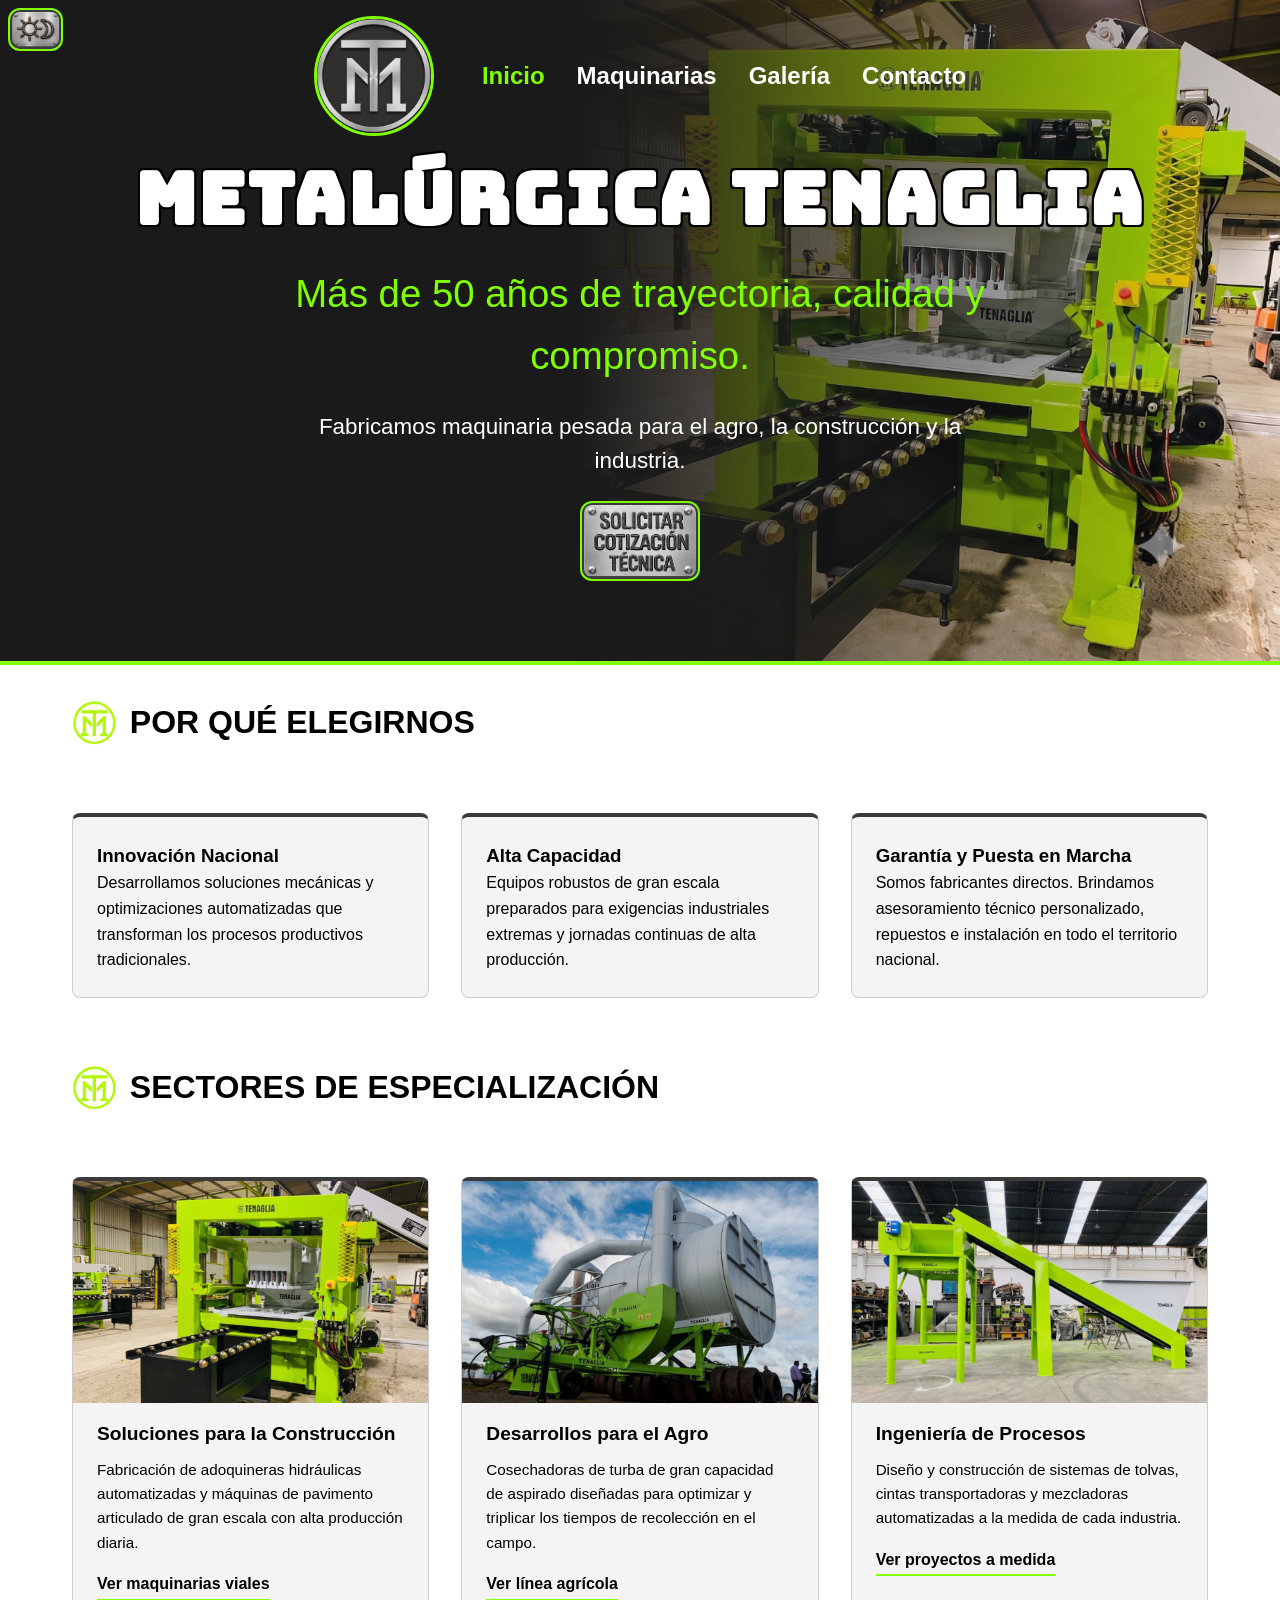
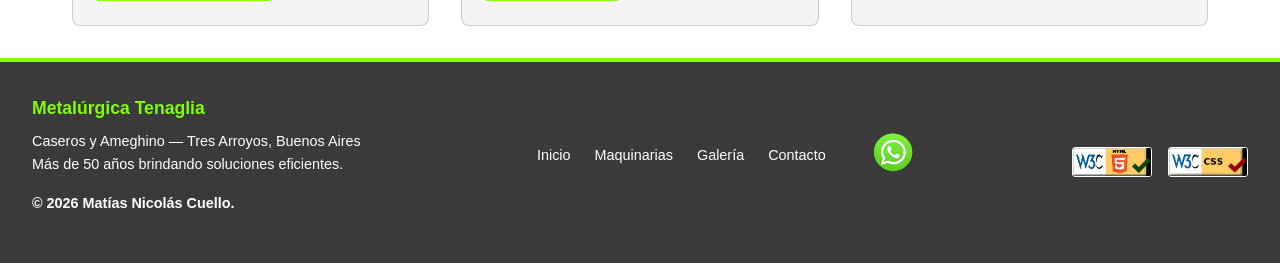
==== commit c0a638f5: "Last Version" ====
--- a/index.html
+++ b/index.html
@@ -15,7 +15,7 @@
     <meta name="description" content="Más de 50 años fabricando maquinarias eficientes para la construcción, el agro y la industria en Argentina. Fabricantes directos de adoquineras automáticas y cosechadoras.">
 
     <!-- Palabras clave relacionadas con la temática del sitio -->
-    <meta name="keywords" content="Programación, CSS Grid, Flexbox, Bahía Blanca, UPSO, Metalúrgica Tenaglia, Maquinaria Industrial">
+    <meta name="keywords" content="Metalúrgica Tenaglia, Maquinaria Industrial, Adoquineras Hidráulicas, Bloqueras, Cosechadoras de Turba, Maquinaria Pesada, Automatización Industrial, Agro, Construcción, Tres Arroyos, Argentina">
 
     <!-- Autor del documento -->
     <meta name="author" content="Matías Cuello">
@@ -78,7 +78,7 @@
         <!-- Descripción principal de la actividad de la empresa -->
         <p>Fabricamos maquinaria pesada para el agro, la construcción y la industria.</p>
 
-        <!-- Botón de acceso al formulario de contacto -->
+        <!-- Botón que dispara la ventana modal -->
         <button id="btn-abrir-presupuesto" class="boton-metalico" aria-label="Solicitar Cotización Técnica">
             <img src="img/BSolOs.png" alt="Botón Solicitar Cotización">
         </button>
@@ -203,6 +203,14 @@
                 <li><a href="maquinarias.html">Maquinarias</a></li>
                 <li><a href="galeria.html">Galería</a></li>
                 <li><a href="contacto.html">Contacto</a></li>
+
+                <!-- Ícono de WhatsApp alineado al menú -->
+                <li>
+                    <a href="https://wa.me/5492983415875" class="icono-wa-menu" target="_blank" rel="noopener noreferrer" title="Consultar por WhatsApp">
+                        <img src="img/wsp-logo2.png" alt="WhatsApp">
+                    </a>
+                </li>
+
             </ul>
 
         </nav>
@@ -215,23 +223,26 @@
 
     </footer>
     
+    <!-- Ventana Emergente (Modal) de Opciones de Contacto -->
     <div id="modal-presupuesto" class="modal-pantalla">
         <div class="modal-tarjeta">
             <button id="btn-cerrar-presupuesto" class="modal-cerrar" aria-label="Cerrar ventana">&times;</button>
             
-            <h3 class="modal-titulo">¿Cómo preferís solicitar tu consulta/cotización?</h3>
-            <p class="modal-descripcion">Elegí el canal de comunicación que te resulte más rápido y cómodo:</p>
+            <h3 class="modal-titulo">¿Cómo preferís comunicarte?</h3>
+            <p class="modal-descripcion">Elegí la opción que mejor se adapte a tu necesidad:</p>
             
             <div class="modal-opciones">
-                <a href="https://wa.me/5492983415875?text=Hola!%20Quisiera%20solicitar%20una%20cotización%20técnica%20sobre%20sus%20maquinarias." 
+                <!-- Opción 1: Contacto Rápido (Lleva al chat directo) -->
+                <a href="https://wa.me/5492983415875?text=¡Hola!%20Me%20comunico%20para%20hacer%20una%20consulta." 
                    class="opcion-enlace whatsapp" 
                    target="_blank" 
                    rel="noopener noreferrer">
-                    <span>Por WhatsApp (Atención Ágil)</span>
+                    <span>Contacto Rápido (Chat Directo)</span>
                 </a>
                 
-                <a href="contacto.html" class="opcion-enlace email">
-                    <span>Por Correo (Formulario Oficial)</span>
+                <!-- Opción 2: Formulario Detallado -->
+                <a href="contacto.html" class="opcion-enlace wsp">
+                    <span>Cotización Detallada (Formulario)</span>
                 </a>
             </div>
         </div>
--- a/css/estilos5.css
+++ b/css/estilos5.css
@@ -239,7 +239,7 @@
 body:not(.layout-macro) .banner-hero p {
     width: 100%;
     max-width: 1200px; 
-    text-align: left; /* Volvemos a alinear a la izquierda */
+    text-align: left; 
     margin-left: auto;
     margin-right: auto;
 }
@@ -247,9 +247,9 @@
 /* Configuración tipográfica aplicada al título del banner de las páginas internas */
 body:not(.layout-macro) .banner-hero .titulo-principal {
     font-family: "Bungee", sans-serif;
-    font-size: 2.2rem; /* Tamaño reducido original */
+    font-size: 2.2rem; 
     text-shadow: none; 
-    border-left: 5px solid var(--color-primario); /* Tu barra verde lateral */
+    border-left: 5px solid var(--color-primario);
     padding-left: 1rem;
     letter-spacing: normal;
     margin-bottom: 0.5rem;
@@ -783,7 +783,7 @@
 }
 
 /* Configuración compartida de los campos de ingreso de datos */
-.campo-formulario input, .campo-formulario textarea {
+.campo-formulario input, .campo-formulario textarea, .campo-formulario select {
     padding: 12px;
     border: 1px solid var(--color-borde);
     border-radius: 8px;
@@ -792,13 +792,19 @@
     color: inherit; 
     background-color: transparent;
     transition: border-color 0.3s, background-color 0.3s;
+    width: 100%; 
 }
 
 /* Cambio de apariencia aplicado a los campos al recibir el foco */
-.campo-formulario input:focus, .campo-formulario textarea:focus {
+.campo-formulario input:focus, .campo-formulario textarea:focus, .campo-formulario select:focus {
     border-color: var(--color-primario);
     background-color: transparent;
     outline: none;
+}
+/* Configuracion de las opciones del menú desplegable para respetar el color del tema actual */
+.campo-formulario select option {
+    background-color: var(--color-fondo-base);
+    color: var(--color-texto-principal);
 }
 
 /* Texto de ayuda utilizado para orientar al usuario durante la carga de datos */
@@ -807,6 +813,12 @@
     color: inherit; 
     margin-top: 0.3rem; 
     opacity: 0.8;
+}
+
+.campo-centrado {
+    align-items: center;  
+    text-align: center;  
+    margin-top: 1rem;    
 }
 
 /* Botón destinado al envío del formulario */
@@ -835,6 +847,35 @@
     color: var(--color-fondo-base); 
 }
 
+/* Botón de imágen de whastapp*/
+.boton-img-wa {
+    background: transparent;
+    border: none;
+    padding: 0;
+    cursor: pointer;
+    display: block;
+    margin: 0.01rem auto 0 auto; 
+    transition: transform 0.3s ease, filter 0.3s ease;
+}
+
+.boton-img-wa img {
+    width: 100%;
+    max-width: 100px; 
+    height: auto;
+    display: block;
+}
+
+.boton-img-wa:hover, 
+.boton-img-wa:focus {
+    transform: scale(1.05); 
+    filter: brightness(1.1); 
+    outline: none;
+}
+
+.boton-img-wa:active {
+    transform: scale(0.98); 
+}
+
 /* ==========================================================================
    12. PIE DE PÁGINA INSTITUCIONAL
    ========================================================================== */
@@ -876,6 +917,7 @@
     display: flex; 
     list-style: none;
     margin-bottom: 1rem; 
+    align-items: center
 }
 
 /* Espaciado horizontal entre las opciones del menú */
@@ -889,6 +931,33 @@
     color: var(--color-fondo-base); 
     text-decoration: none;
     font-size: 0.9rem;
+}
+
+.icono-wa-menu {
+    display: flex;
+    align-items: center;
+    justify-content: center;
+    margin-left: 0.5rem;
+    outline: none;
+}
+
+.icono-wa-menu img {
+    width: 70px; 
+    height: auto;
+    display: block;
+    transition: transform 0.3s cubic-bezier(0.175, 0.885, 0.32, 1.275), filter 0.3s ease;
+}
+
+/* Efecto al pasar el cursor: Zoom + Salto hacia arriba + Brillo */
+.icono-wa-menu:hover img,
+.icono-wa-menu:focus img {
+    transform: scale(1.15) translateY(-4px); 
+    filter: brightness(1.15);
+}
+
+/* Efecto al hacer clic: Se hunde hacia abajo */
+.icono-wa-menu:active img {
+    transform: scale(0.95) translateY(2px);
 }
 
 /* Cambio de color aplicado a los enlaces al posicionar el cursor */
@@ -1001,13 +1070,14 @@
     background-color: #20BA56;
 }
 
-.opcion-enlace.email {
+/* Opción secundaria (Formulario detallado vía WhatsApp) */
+.opcion-enlace.wsp {
     background-color: transparent;
     color: #F3F4F6;
     border: 1px solid #4B5563;
 }
 
-.opcion-enlace.email:hover {
+.opcion-enlace.wsp:hover {
     background-color: #374151;
 }
 
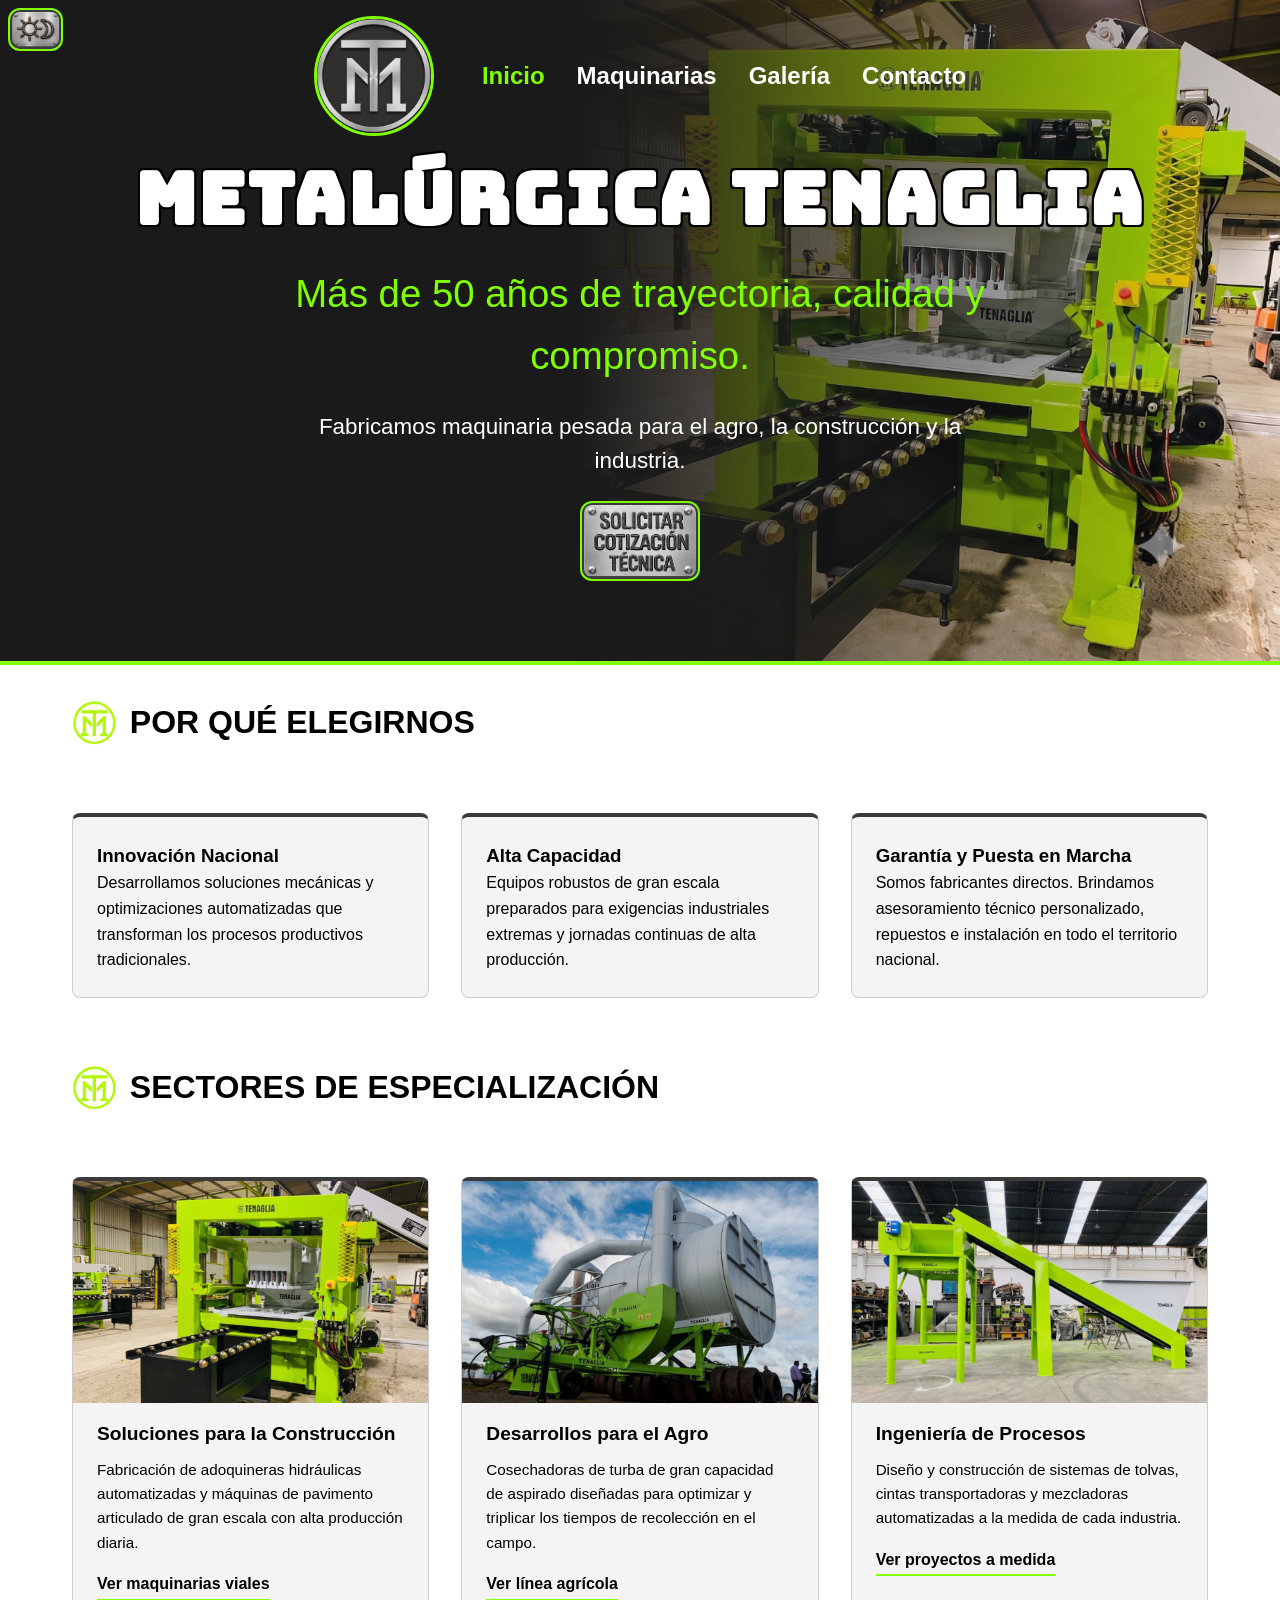
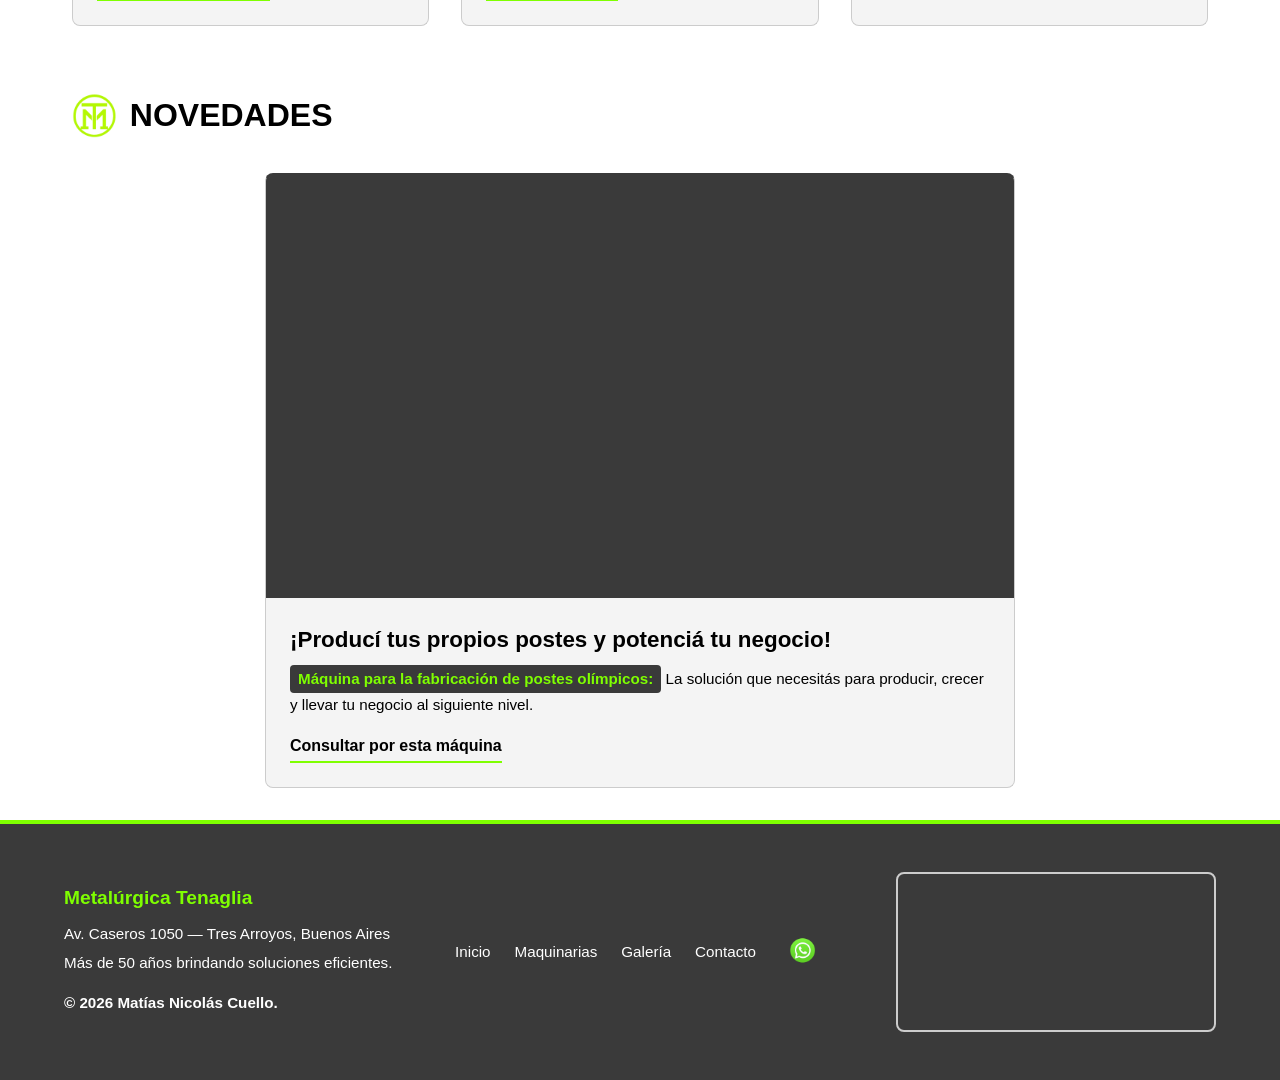
==== commit 59f76d35: "Actualización 15-10" ====
--- a/index.html
+++ b/index.html
@@ -31,6 +31,16 @@
     <!-- Vinculación de la hoja de estilos externa -->
     <link rel="stylesheet" href="css/estilos5.css">
 
+    <!-- Logo en Google -->
+    <link rel="icon" type="image/png" href="img/LogoVerdeFluor.png">
+
+    <!-- Previsualizaciones en buscadores y redes sociales (WhatsApp, Facebook, LinkedIn) -->
+    <meta property="og:title" content="Metalúrgica Tenaglia | Maquinaria Industrial y Pesada">
+    <meta property="og:description" content="Más de 50 años fabricando maquinarias eficientes para la construcción, el agro y la industria en Argentina.">
+    <meta property="og:image" content="https://metalurgicatenaglia.ar/img/LogoGrandeMTF.jpg">
+    <meta property="og:url" content="https://metalurgicatenaglia.ar/">
+    <meta property="og:type" content="website">
+
     <!-- Vinculación del archivo JavaScript encargado de la interacción del sitio -->
     <script src="js/script.js" defer></script>
 
@@ -48,15 +58,12 @@
 
         <!-- Menú principal de navegación -->
         <nav class="navegacion-principal" aria-label="Navegación principal">
-
-            <!-- Lista de accesos a las principales secciones del sitio -->
             <ul>
                 <li><a href="index.html#inicio" class="activo">Inicio</a></li>
                 <li><a href="maquinarias.html">Maquinarias</a></li>
                 <li><a href="galeria.html">Galería</a></li>
                 <li><a href="contacto.html">Contacto</a></li>
             </ul>
-
         </nav>
 
         <!-- Botón destinado al cambio entre modo claro y oscuro -->
@@ -90,136 +97,128 @@
 
         <!-- Sección que presenta los principales pilares de la empresa -->
         <section class="propuesta-valor" aria-labelledby="titulo-propuesta">
-
-            <!-- Encabezado de la sección con el logotipo institucional y el título -->
             <header class="encabezado-grilla">
-
-                <!-- Isotipo decorativo de la empresa -->
                 <figure class="viñeta-logo">
                     <img src="img/LogoVerdeFluor.png" alt="Símbolo Tenaglia">
                 </figure>
-
-                <!-- Título de la sección -->
                 <h2 class="titulo-seccion" id="titulo-propuesta">Por qué elegirnos</h2>
-
             </header>
 
-            <!-- Tarjeta correspondiente al primer pilar empresarial -->
             <article class="pilar-card" id="pilar-1">
                 <h3>Innovación Nacional</h3>
                 <p>Desarrollamos soluciones mecánicas y optimizaciones automatizadas que transforman los procesos productivos tradicionales.</p>
             </article>
 
-            <!-- Tarjeta correspondiente al segundo pilar empresarial -->
             <article class="pilar-card" id="pilar-2">
                 <h3>Alta Capacidad</h3>
                 <p>Equipos robustos de gran escala preparados para exigencias industriales extremas y jornadas continuas de alta producción.</p>
             </article>
 
-            <!-- Tarjeta correspondiente al tercer pilar empresarial -->
             <article class="pilar-card" id="pilar-3">
                 <h3>Garantía y Puesta en Marcha</h3>
                 <p>Somos fabricantes directos. Brindamos asesoramiento técnico personalizado, repuestos e instalación en todo el territorio nacional.</p>
             </article>
-
         </section>
         
         <!-- Sección que agrupa las principales áreas de especialización de la empresa -->
         <section class="sectores-industriales" aria-labelledby="titulo-sectores">
-
-            <!-- Encabezado de la sección con el logotipo institucional y el título -->
             <header class="encabezado-grilla">
-
-                <!-- Isotipo decorativo de la empresa -->
                 <figure class="viñeta-logo">
                     <img src="img/LogoVerdeFluor.png" alt="Símbolo Tenaglia">
                 </figure>
-
-                <!-- Título de la sección -->
                 <h2 class="titulo-seccion" id="titulo-sectores">Sectores de Especialización</h2>
-
             </header>
 
-            <!-- Tarjeta correspondiente al sector de la construcción -->
             <article class="tarjeta-sector" id="sector-1">
-
-                <!-- Imagen representativa de la maquinaria para la construcción -->
                 <figure>
                     <img src="img/Bloquera.jpg" alt="Línea de producción de bloqueras hidráulicas automatizadas Tenaglia" class="imagen-adaptable">
                 </figure>
-
                 <h3>Soluciones para la Construcción</h3>
                 <p>Fabricación de adoquineras hidráulicas automatizadas y máquinas de pavimento articulado de gran escala con alta producción diaria.</p>
                 <a href="maquinarias.html#construccion" class="enlace-tarjeta">Ver maquinarias viales</a>
             </article>
 
-            <!-- Tarjeta correspondiente al sector agropecuario -->
             <article class="tarjeta-sector" id="sector-2">
-
-                <!-- Imagen representativa de maquinaria agrícola -->
                 <figure>
                     <img src="img/Cosechadora.jpg" alt="Cosechadora de turba autopropulsada de gran capacidad" class="imagen-adaptable">
                 </figure>
-
                 <h3>Desarrollos para el Agro</h3>
                 <p>Cosechadoras de turba de gran capacidad de aspirado diseñadas para optimizar y triplicar los tiempos de recolección en el campo.</p>
                 <a href="maquinarias.html#agro" class="enlace-tarjeta">Ver línea agrícola</a>
             </article>
 
-            <!-- Tarjeta correspondiente al sector de ingeniería de procesos -->
             <article class="tarjeta-sector" id="sector-3">
-
-                <!-- Imagen representativa de un sistema automatizado para procesos industriales -->
                 <figure>
                     <img src="img/Automatización.jpg" alt="Desgarradora de bolsas para planta de reciclado" class="imagen-adaptable">
                 </figure>
-
                 <h3>Ingeniería de Procesos</h3>
                 <p>Diseño y construcción de sistemas de tolvas, cintas transportadoras y mezcladoras automatizadas a la medida de cada industria.</p>
                 <a href="maquinarias.html#procesos" class="enlace-tarjeta">Ver proyectos a medida</a>
             </article>
-
+        </section>
+
+        <!-- Novedades / Video -->
+        <section class="seccion-novedades" aria-labelledby="titulo-novedades">
+            <header class="encabezado-grilla">
+                <figure class="viñeta-logo">
+                    <img src="img/LogoVerdeFluor.png" alt="Símbolo Tenaglia">
+                </figure>
+                <h2 class="titulo-seccion" id="titulo-novedades">Novedades</h2>
+            </header>
+
+            <article class="tarjeta-sector tarjeta-novedad">
+                <figure class="contenedor-video">
+                    <iframe 
+                        src="https://www.youtube.com/embed/gDF_fdhZkAQ" 
+                        title="Máquina para la fabricación de postes olímpicos" 
+                        allow="accelerometer; autoplay; clipboard-write; encrypted-media; gyroscope; picture-in-picture" 
+                        allowfullscreen>
+                    </iframe>
+                </figure>
+                <h3>¡Producí tus propios postes y potenciá tu negocio!</h3>
+                <p><span class="etiqueta-maquina">Máquina para la fabricación de postes olímpicos:</span> La solución que necesitás para producir, crecer y llevar tu negocio al siguiente nivel.</p>
+                <a href="https://wa.me/5492983415875?text=Hola,%20quisiera%20consultar%20por%20la%20máquina%20de%20postes%20olímpicos." target="_blank" rel="noopener noreferrer" class="enlace-tarjeta">Consultar por esta máquina</a>
+            </article>
         </section>
 
     </main>
 
-    <!-- Pie de página del sitio -->
+    <!-- Pie de página del sitio (Con mapa integrado y sin etiquetas W3C) -->
     <footer class="pie-pagina" id="pie-principal">
 
-        <!-- Información institucional de la empresa -->
+        <!-- Columna 1: Información institucional -->
         <section class="info-empresa">
             <h3>Metalúrgica Tenaglia</h3>
-            <p>Caseros y Ameghino — Tres Arroyos, Buenos Aires</p>
+            <p>Av. Caseros 1050 — Tres Arroyos, Buenos Aires</p>
             <p>Más de 50 años brindando soluciones eficientes.</p>
             <p class="firma-autor">&copy; 2026 Matías Nicolás Cuello.</p>
         </section>
 
-        <!-- Menú secundario de navegación -->
+        <!-- Columna 2: Navegación -->
         <nav class="navegacion-secundaria" aria-label="Navegación del pie de página">
-
-            <!-- Lista de accesos rápidos del pie de página -->
             <ul>
                 <li><a href="index.html#inicio">Inicio</a></li>
                 <li><a href="maquinarias.html">Maquinarias</a></li>
                 <li><a href="galeria.html">Galería</a></li>
                 <li><a href="contacto.html">Contacto</a></li>
-
-                <!-- Ícono de WhatsApp alineado al menú -->
                 <li>
                     <a href="https://wa.me/5492983415875" class="icono-wa-menu" target="_blank" rel="noopener noreferrer" title="Consultar por WhatsApp">
                         <img src="img/wsp-logo2.png" alt="WhatsApp">
                     </a>
                 </li>
-
             </ul>
-
         </nav>
 
-        <!-- Indicadores visuales de validación del código -->
-        <div class="certificaciones-w3c">
-            <img src="img/HTML5_Valido.jpg" alt="Certificación W3C HTML5 Válido" class="badge-w3c">
-            <img src="img/CSS_Valido.jpg" alt="Certificación W3C CSS3 Válido" class="badge-w3c">
-        </div>
+        <!-- Columna 3: Mapa -->
+        <section class="mapa-footer" aria-label="Ubicación en el mapa">
+            <iframe 
+                src="https://maps.google.com/maps?q=-38.376783, -60.295919&t=&z=17&ie=UTF8&iwloc=&output=embed" 
+                style="border:0;" 
+                allowfullscreen="" 
+                referrerpolicy="no-referrer-when-downgrade" 
+                title="Ubicación de Metalúrgica Tenaglia">
+            </iframe>
+        </section>
 
     </footer>
     
--- a/css/estilos5.css
+++ b/css/estilos5.css
@@ -1,7 +1,4 @@
-/*==========================================================================
-   1. VARIABLES CSS 
-   ========================================================================== */
-/* Declaración de las variables globales utilizadas para mantener la identidad visual del sitio */
+/* 1. VARIABLES CSS */
 :root {
     --color-primario: #7FFF00;
     --color-secundario: #3A3A3A;        
@@ -12,24 +9,21 @@
     --color-contraste-oscuro: #000000;  
 }
 
-/* ==========================================================================
-   2. ESTRUCTURA MACRO 
-   ========================================================================== */
-/* Reseteamos márgenes y blindamos el tamaño de todas las etiquetas estructurales 
-   que usamos en la maqueta */
+body.modo-oscuro {
+    --color-fondo-tarjeta: #242424; 
+    --color-borde: #444444;         
+}
+
+/* 2. ESTRUCTURA MACRO */
 html, body, header, nav, main, section, article, aside, footer, div, h1, h2, h3, h4, h5, h6, p, ul, li, figure, figcaption, form, fieldset, legend, input, textarea, button, a, span, img { 
     margin: 0;
     padding: 0; 
     box-sizing: border-box; 
 }
-
-/* Candado global obligatorio en móviles para erradicar una posible franja blanca */
 html, body {
     max-width: 100vw;
     overflow-x: hidden;
 }
-
-/* Configuración general aplicada al cuerpo principal del documento */
 body {
     font-family: "Arial", "Helvetica", sans-serif;
     background-color: var(--color-fondo-base);
@@ -45,28 +39,20 @@
     grid-template-rows: auto auto 1fr auto;
     min-height: 100vh;
 }
-
-/* Configuración adaptable aplicada a todas las imágenes del sitio */
 img {
     max-width: 100%;
     height: auto;
     display: block;
 }
 
-/* ==========================================================================
-   3. CLASES DE UTILIDAD 
-   ========================================================================== */
-/* Estilo aplicado a la firma del autor ubicada en el pie de página */
+/* 3. CLASES DE UTILIDAD */
 .firma-autor { 
     margin-top: 1rem;
     font-weight: bold; 
     color: var(--color-primario); 
 }
 
-/* ==========================================================================
-   4. CABECERA INSTITUCIONAL (Global para todo el sitio)
-   ========================================================================== */
-/* Menñu flotante y transparente en absolutamente todas las páginas */
+/* 4. CABECERA INSTITUCIONAL */
 .cabecera {
     grid-area: cabecera;
     background-color: transparent; 
@@ -82,8 +68,6 @@
     z-index: 999;
     border: none;
 }
-
-/* Configuración visual aplicada al logotipo principal de la empresa */
 .logo-img {
     height: 120px;                                   
     width: auto;
@@ -95,20 +79,10 @@
     transition-duration: 0.3s;
     margin-right: 3rem;
 }
-
-/* Efecto visual aplicado al logotipo al posicionar el cursor sobre él */
 .logo-img:hover {transform: scale(1.05);}
-
-/* Lista principal utilizada para organizar las opciones del menú de navegación */
 .navegacion-principal ul {display: flex; list-style: none;}
-
-/* Espaciado horizontal entre los elementos del menú de navegación */
 .navegacion-principal li {margin-right: 2rem;}
-
-/* Elimina el margen derecho del último elemento del menú */
 .navegacion-principal li:last-child {margin-right: 0;}
-
-/* Configuración visual aplicada a los enlaces del menú de navegación */
 .navegacion-principal a {
     color: var(--color-fondo-base);
     text-decoration: none;
@@ -118,44 +92,30 @@
     transition-property: color;
     transition-duration: 0.3s;
 }
-
-/* Efecto visual aplicado a los enlaces al pasar el cursor, recibir el foco o corresponder a la página activa */
 .navegacion-principal a:hover, .navegacion-principal a:focus, .navegacion-principal a.activo {
     color: var(--color-primario);
     outline: none;
 }
-
-/* Botón efecto día y noche*/
 .boton-tema {
     background: transparent; 
     border: none;            
     padding: 0;              
     cursor: pointer;
     position: absolute;
-    left: 0.5rem;  /* Distancia desde la pared izquierda */
+    left: 0.5rem;
     top: 0.5rem;  
-    right: auto; /* Limpieza de seguridad */ 
     transition-property: transform;
     transition-duration: 0.3s;
     display: flex;
     justify-content: center;
     align-items: center;
 }
-
-/* Ajuste de altura exclusivo para que el botón no se caiga del banner en las sub-páginas */
-body:not(.layout-macro) .boton-tema {
-    top: 0.5rem; 
-}
-
-/* Efecto de acercamiento (zoom) al pasar el mouse */
-.boton-tema:hover, 
-.boton-tema:focus {
+body:not(.layout-macro) .boton-tema { top: 0.5rem; }
+.boton-tema:hover, .boton-tema:focus {
     background-color: transparent; 
     transform: scale(1.1);
     outline: none;
 }
-
-/* Control del tamaño y borde de la imagen metálica */
 .boton-tema img {
     width: 55px;  
     height: auto;
@@ -166,10 +126,7 @@
     background-color: var(--color-secundario);
 }
 
-/* ==========================================================================
-   5. BANNER HERO 
-   ========================================================================== */
-/* Todas las páginas comparten el fondo con la foto difuminada y el gradiente oscuro */
+/* 5. BANNER HERO */
 .banner-hero {
     grid-area: banner;
     background-color: transparent;
@@ -189,12 +146,6 @@
     border-bottom: 4px solid var(--color-primario);
     width: 100%; 
 }
-
-/* ==========================================================================
-   TEXTOS DEL BANNER (Separación Index vs Subpáginas)
-   ========================================================================== */
-
-/* Textos exclusivos del Inicio */
 body.layout-macro .banner-hero .titulo-principal {
     font-family: "Bungee", sans-serif;
     font-size: 4.5rem; 
@@ -204,14 +155,8 @@
     color: var(--color-fondo-base);
     text-transform: uppercase;
     text-align: center;
-    text-shadow: 
-        -2px -2px 0 var(--color-contraste-oscuro), 
-         2px -2px 0 var(--color-contraste-oscuro), 
-        -2px 2px 0 var(--color-contraste-oscuro), 
-         2px 2px 0 var(--color-contraste-oscuro);
-}
-
-/* Configuración tipográfica aplicada al subtítulo del banner principal */
+    text-shadow: -2px -2px 0 var(--color-contraste-oscuro), 2px -2px 0 var(--color-contraste-oscuro), -2px 2px 0 var(--color-contraste-oscuro), 2px 2px 0 var(--color-contraste-oscuro);
+}
 body.layout-macro .banner-hero .subtitulo-hero {
     font-family: "Arial", "Helvetica", sans-serif;
     font-size: 2.4rem;
@@ -221,8 +166,6 @@
     margin-bottom: 1.5rem;
     text-align: center;
 }
-
-/* Texto descriptivo del banner */
 body.layout-macro .banner-hero p {
     font-family: "Arial", "Helvetica", sans-serif; 
     font-size: 1.4rem;
@@ -233,8 +176,6 @@
     margin-bottom: 1.5rem;
     text-align: center;
 }
-
-/* Textos de las subpáginas (Más chicos, alineados a la izquierda con barra verde) */
 body:not(.layout-macro) .banner-hero .titulo-principal,
 body:not(.layout-macro) .banner-hero p {
     width: 100%;
@@ -243,21 +184,16 @@
     margin-left: auto;
     margin-right: auto;
 }
-
-/* Configuración tipográfica aplicada al título del banner de las páginas internas */
 body:not(.layout-macro) .banner-hero .titulo-principal {
     font-family: "Bungee", sans-serif;
     font-size: 2.2rem; 
     text-shadow: none; 
     border-left: 5px solid var(--color-primario);
     padding-left: 1rem;
-    letter-spacing: normal;
     margin-bottom: 0.5rem;
     text-transform: uppercase;
     color: var(--color-fondo-base);
 }
-
-/* Configuración tipográfica aplicada al texto descriptivo del banner de las páginas internas */
 body:not(.layout-macro) .banner-hero p {
     font-family: "Arial", "Helvetica", sans-serif;
     font-size: 1.1rem;
@@ -265,10 +201,7 @@
     color: var(--color-fondo-base);
 }
 
-/* ==========================================================================
-   6. BOTONES GENERALES
-   ========================================================================== */
-/* Botón reutilizable destinado a las principales llamadas a la acción del sitio */
+/* 6. BOTONES GENERALES */
 .boton-accion {
     display: inline-block;
     background-color: var(--color-primario);
@@ -281,23 +214,39 @@
     transition-property: background-color, color;
     transition-duration: 0.3s;
 }
-
-/* Cambio de apariencia aplicado al botón al posicionar el cursor o recibir el foco */
 .boton-accion:hover, .boton-accion:focus {
     background-color: var(--color-secundario);
     color: var(--color-primario); 
 }
-
-/* Cambio de apariencia aplicado mientras el botón permanece presionado */
 .boton-accion:active {
     background-color: var(--color-texto-principal);
     color: var(--color-fondo-base);
 }
-
-/* ==========================================================================
-   7. LAYOUT INDEX
-   ========================================================================== */
-/* Contenedor principal que organiza el contenido de la página de inicio */
+.boton-metalico {
+    background: transparent;
+    border: none;
+    padding: 0;
+    cursor: pointer;
+    display: inline-block;
+    transition-property: transform;
+    transition-duration: 0.3s;
+}
+.boton-metalico img {
+    width: 100%;
+    max-width: 120px;
+    height: auto;
+    display: block;
+    border-radius: 12px; 
+    border: 2px solid var(--color-primario); 
+    padding: 2px;
+    background-color: var(--color-secundario);
+}
+.boton-metalico:hover, .boton-metalico:focus {
+    transform: scale(1.1);
+    outline: none;
+}
+
+/* 7. LAYOUT INDEX */
 .contenido-home {
     grid-area: cuerpo;
     padding: 2rem;
@@ -307,17 +256,8 @@
     max-width: 1200px;
     margin: 0 auto;
 }
-
-/* Espaciado vertical aplicado a las secciones y títulos principales del contenido */
-.contenido-home > section, 
-.contenido-home > h2 {
-    margin-bottom: 4rem;
-}
-
-/* Eliminación del margen inferior apuntando directamente a la etiqueta section */
+.contenido-home > section, .contenido-home > h2 { margin-bottom: 4rem; }
 .contenido-home > section:last-child {margin-bottom: 0;}
-
-/* Título utilizado para identificar las principales secciones del sitio */
 .titulo-seccion {
     font-family: "Arial Black", "Impact", sans-serif;
     font-size: 2rem;
@@ -326,15 +266,11 @@
     border-left: 5px solid var(--color-primario);
     padding-left: 1rem;
 }
-
-/* Distribución en formato grilla utilizada para las secciones principales del inicio */
 .propuesta-valor, .sectores-industriales {
     display: grid;
     grid-template-columns: repeat(3, 1fr);
     gap: 2rem; 
 }
-
-/* Estilo compartido aplicado a las tarjetas informativas del sitio */
 .pilar-card, .tarjeta-sector {
     background-color: var(--color-fondo-tarjeta);
     padding: 1.5rem;
@@ -343,8 +279,6 @@
     border-top: 4px solid var(--color-secundario);
     color: inherit; 
 }
-
-/* Configuración específica aplicada a las tarjetas de los sectores industriales */
 .tarjeta-sector {
     padding: 0;
     position: relative;
@@ -352,28 +286,16 @@
     transition-property: border-color, top; 
     transition-duration: 0.3s;
 }
-
-/* Efecto visual aplicado al posicionar el cursor sobre una tarjeta */
 .tarjeta-sector:hover {
     border-color: var(--color-primario);
     top: -8px; 
 }
-
-/* Contenedor destinado a la imagen representativa de cada sector */
 .tarjeta-sector figure {
     width: 100%;
     border-radius: 4px;
     margin-bottom: 1rem;
 }
-
-/* Configuración adaptable aplicada a las imágenes de las tarjetas */
-.imagen-adaptable {
-    width: 100%;
-    height: auto; 
-    display: block;
-}
-
-/* Título principal de cada tarjeta de sector */
+.imagen-adaptable { width: 100%; height: auto; display: block;}
 .tarjeta-sector h3 {
     font-family: "Arial Black", "Impact", sans-serif;
     font-size: 1.2rem;
@@ -381,16 +303,12 @@
     padding: 0 1.5rem;
     color: inherit; 
 }
-
-/* Descripción correspondiente a cada tarjeta de sector */
 .tarjeta-sector p {
     font-size: 0.95rem;
     color: inherit; 
     margin-bottom: 1rem;
     padding: 0 1.5rem;
 }
-
-/* Enlace utilizado para acceder al detalle de cada línea de maquinaria */
 .enlace-tarjeta {
     font-weight: bold;
     color: inherit; 
@@ -400,19 +318,16 @@
     margin: 0 1.5rem 1.5rem 1.5rem;
     display: inline-block;
 }
-
-/* Contenedor del título y logo dentro de las grillas principales y páginas internas */
 .propuesta-valor .encabezado-grilla, 
 .sectores-industriales .encabezado-grilla,
+.seccion-novedades .encabezado-grilla,
 .contenido-principal .encabezado-grilla {
-    grid-column: 1 / 4; 
+    grid-column: 1 / -1; 
     display: flex;
     align-items: center; 
     gap: 0.8rem; 
     margin-bottom:2rem; 
 }
-
-/* Control del tamaño del logo en miniatura */
 .viñeta-logo {
     width: 45px; 
     height: 45px;
@@ -421,15 +336,7 @@
     justify-content: center;
     align-items: center;
 }
-
-/* Adaptación de la imagen a su contenedor */
-.viñeta-logo img {
-    width: 100%;
-    height: auto;
-    display: block;
-}
-
-/* Ajuste del título para que conviva bien con el logo */
+.viñeta-logo img { width: 100%; height: auto; display: block; }
 .encabezado-grilla .titulo-seccion,
 .encabezado-grilla .titulo-catalogo,
 .encabezado-grilla .titulo-formulario {
@@ -438,13 +345,9 @@
     margin-bottom: 0; 
 }
 
-/* ==========================================================================
-   8. ASIDE LATERAL
-   ========================================================================== */
-/* Grilla Full-Bleed para páginas internas (Maquinarias, Contacto, etc.) */
+/* 8. ASIDE LATERAL */
 body:not(.layout-macro) {
     display: grid;
-    /* Las 4 columnas que configuramos: Espacio vacío | Aside | Main | Espacio vacío */
     grid-template-columns: 1fr 280px minmax(auto, 920px) 1fr;
     grid-template-rows: auto auto 1fr auto;
     column-gap: 3rem; 
@@ -454,8 +357,6 @@
         ". lateral cuerpo ."
         "pie pie pie pie";
 }
-
-/* Barra lateral destinada a la información complementaria y navegación */
 .lateral-info {
     grid-area: lateral; 
     align-self: start;  
@@ -467,8 +368,6 @@
     border-radius: 6px;
     color: inherit;
 }
-
-/* Título principal de la barra lateral */
 .lateral-info > h2 {
     font-family: "Arial Black", "Impact", sans-serif;
     font-size: 1.3rem;
@@ -477,8 +376,6 @@
     padding-bottom: 0.5rem;
     margin-bottom: 1.5rem;
 }
-
-/* Título de la información complementaria */
 .info-adicional h3 { 
     font-size: 1.1rem;
     margin-bottom: 0.5rem; 
@@ -486,31 +383,16 @@
     font-family: "Arial", "Helvetica", sans-serif; 
     font-weight: bold;
 }
-
-/* Lista de enlaces disponibles en la barra lateral */
-.lateral-info ul { 
-    list-style: none; 
-    margin-bottom: 2.5rem;
-}
-
-/* Espaciado aplicado entre los elementos de la lista */
+.lateral-info ul { list-style: none; margin-bottom: 2.5rem;}
 .lateral-info li { margin-bottom: 1.2rem;}
-
-/* Estilo aplicado a los enlaces de navegación lateral */
 .lateral-info a { 
     color: inherit; 
     text-decoration: none;
     font-weight: bold; 
     font-family: "Arial", "Helvetica", sans-serif;
 }
-
-/* Cambio de color aplicado a los enlaces al posicionar el cursor */
 .lateral-info a:hover {color: var(--color-primario);}
-
-/* Contenedor destinado a la información complementaria */
 .info-adicional {margin-top: 1rem;}
-
-/* Texto descriptivo correspondiente a la información complementaria */
 .info-adicional p { 
     font-size: 0.95rem; 
     color: inherit;
@@ -518,10 +400,7 @@
     opacity: 0.8; 
 }
 
-/* ==========================================================================
-   9. MAQUETACIÓN: MAQUINARIAS 
-   ========================================================================== */
-/* Contenedor principal que organiza el contenido de la página de maquinarias */
+/* 9. MAQUETACIÓN: MAQUINARIAS */
 .contenido-principal {
     grid-area: cuerpo; 
     display: flex;
@@ -529,22 +408,12 @@
     margin-top: 3rem;   
     margin-bottom: 3rem; 
 }
-
-/* Espaciado vertical aplicado entre los distintos bloques del contenido */
 .contenido-principal > article,
 .contenido-principal > h2,
 .contenido-principal > h3,
-.contenido-principal > section {
-    margin-bottom: 3rem;
-}
-
-/* Eliminación del margen inferior apuntando exactamente a las etiquetas */
+.contenido-principal > section { margin-bottom: 3rem; }
 .contenido-principal > article:last-child,
-.contenido-principal > section:last-child {
-    margin-bottom: 0;
-}
-
-/* Estilo para el título principal del catálogo */
+.contenido-principal > section:last-child { margin-bottom: 0; }
 .titulo-catalogo {
     font-family: "Arial Black", "Impact", sans-serif;
     font-size: 1.8rem;
@@ -553,8 +422,6 @@
     color: inherit;
     text-transform: uppercase;
 }
-
-/* Título utilizado para identificar cada categoría de maquinarias */
 .titulo-categoria {
     font-family: "Arial Black", "Impact", sans-serif;
     font-size: 1.8rem;
@@ -562,18 +429,14 @@
     border-left: 5px solid var(--color-primario);
     padding-left: 1rem;
 }
-
-/* Tarjeta principal destinada a representar cada maquinaria mediante CSS Grid */
 .tarjeta-producto {
     display: grid;
-    grid-template-columns: 40% 60%; /* Columna 1 (Imagen) y Columna 2 (Textos) */
+    grid-template-columns: 40% 60%;
     background-color: transparent;
     border: 1px solid var(--color-borde);
     border-radius: 6px;
     color: inherit; 
 }
-
-/* Contenedor reservado para la imagen principal de la maquinaria */
 .imagen-producto {
     grid-column: 1 / 2;
     grid-row: 1 / 6; 
@@ -581,39 +444,24 @@
     display: flex;
     align-items: center; 
 }
-
-/* Configuración adaptable aplicada a la imagen del producto */
 .imagen-producto img {
     width: 100%;
     height: auto; 
     display: block;
     border-radius: 4px 0 0 4px; 
 }
-
-/* Posicionamiento de todos los elementos de texto sueltos en la segunda columna */
-.tarjeta-producto > h4, 
-.tarjeta-producto > p, 
-.tarjeta-producto > span,
-.tarjeta-producto > section {
-    grid-column: 2 / 3;
-}
-
-/* Configuración del título principal de la maquinaria */
+.tarjeta-producto > h4, .tarjeta-producto > p, .tarjeta-producto > span, .tarjeta-producto > section { grid-column: 2 / 3; }
 .tarjeta-producto > h4 {
     padding: 2rem 2rem 0 2rem;
     margin-bottom: 0.5rem;
     font-family: "Arial Black", "Impact", sans-serif;
     font-size: 1.4rem;
 }
-
-/* Espaciado de los párrafos descriptivos directos de la tarjeta */
 .tarjeta-producto > p {
     padding: 0 2rem;
     margin-bottom: 1.5rem;
     color: inherit; 
 }
-
-/* Etiqueta utilizada para destacar especificaciones técnicas relevantes */
 .tarjeta-producto > span.especificacion {
     margin: 0 2rem 1.5rem 2rem;
     align-self: start; 
@@ -625,8 +473,6 @@
     font-weight: bold;
     font-size: 0.9rem;
 }
-
-/* Bloque destinado a mostrar información complementaria del producto */
 .tarjeta-producto > section.info-adicional {
     margin: 0 2rem 2rem 2rem;
     padding: 1rem;
@@ -635,18 +481,12 @@
     border-radius: 4px;
     color: inherit;
 }
-
-/* Títulos secundarios dentro de la información complementaria */
 .tarjeta-producto > section.info-adicional h5 {
     font-family: "Arial Black", "Impact", sans-serif;
     font-size: 1.2rem;
     margin-bottom: 0.5rem;
 }
-
-/* Párrafos dentro de la información complementaria */
 .tarjeta-producto > section.info-adicional p {margin-bottom: 0;}
-
-/* Personalización aplicada a la etiqueta mark utilizada en la información adicional */
 .tarjeta-producto > section.info-adicional mark {
     background-color: transparent;
     color: inherit;                
@@ -654,17 +494,12 @@
     font-weight: bold;
 }
 
-/* ==========================================================================
-   10. MAQUETACIÓN: PÁGINA GALERÍA
-   ========================================================================== */
-/* Grilla utilizada para organizar las imágenes de la galería */
+/* 10. MAQUETACIÓN: PÁGINA GALERÍA */
 .grilla-galeria {
     display: grid;
     grid-template-columns: repeat(auto-fill, minmax(300px, 1fr));
     gap: 2rem; 
 }
-
-/* Tarjeta individual destinada a representar cada elemento de la galería */
 .card-galeria {
     position: relative;
     border-radius: 20px; 
@@ -672,8 +507,6 @@
     background-color: transparent;
     overflow: hidden;
 }
-
-/* Configuración adaptable aplicada a las imágenes de la galería */
 .card-galeria img {
     width: 100%;
     height: auto;
@@ -683,11 +516,7 @@
     transition-property: opacity;
     transition-duration: 0.4s;
 }
-
-/* Efecto visual aplicado a la imagen al posicionar el cursor */
 .card-galeria:hover img {opacity: 0.4;}
-
-/* Capa superpuesta destinada a mostrar información de cada imagen */
 .capa-informacion {
     position: absolute;
     bottom: -15px;
@@ -704,33 +533,24 @@
     transition-property: opacity, bottom;
     transition-duration: 0.4s;
 }
-
-/* Título correspondiente a la información de cada imagen */
 .capa-informacion h3 {
     font-family: "Arial Black", "Impact", sans-serif;
     font-size: 1.2rem;
     color: var(--color-primario);
     margin-bottom: 0.5rem; 
 }
-
-/* Descripción correspondiente a la información de cada imagen */
 .capa-informacion p {
     font-family: "Arial", "Helvetica", sans-serif;
     font-size: 0.95rem;
     color: #FFFFFF; 
     line-height: 1.4;
 }
-
-/* Visualización de la capa informativa al posicionar el cursor sobre la tarjeta */
 .card-galeria:hover .capa-informacion {
     opacity: 1;
     bottom: 0; 
 }
 
-/* ==========================================================================
-   11. MAQUETACIÓN: FORMULARIO DE CONTACTO
-   ========================================================================== */
-/* Título principal de la sección de contacto */
+/* 11. MAQUETACIÓN: FORMULARIO DE CONTACTO */
 .titulo-formulario {
     font-family: "Arial Black", "Impact", sans-serif;
     font-size: 1.8rem;
@@ -739,8 +559,6 @@
     color: inherit;
     text-transform: uppercase;
 }
-
-/* Formulario principal destinado al contacto con la empresa */
 .formulario-industrial {
     background-color: transparent;
     border: 1px solid var(--color-borde);
@@ -749,16 +567,12 @@
     color: inherit;
     max-width: 650px;  
 }
-
-/* Agrupación de campos relacionados dentro del formulario */
 .formulario-industrial fieldset { 
     border: 2px solid var(--color-primario);
     border-radius: 10px;
     padding: 20px;
     background-color: transparent; 
 }
-
-/* Título correspondiente a cada grupo de campos del formulario */
 .formulario-industrial legend {
     font-family: "Arial Black", "Impact", sans-serif;
     font-size: 1.1rem;
@@ -767,22 +581,16 @@
     border-left: 5px solid var(--color-primario); 
     padding-left: 1rem;
 }
-
-/* Contenedor individual de cada campo del formulario */
 .campo-formulario { 
     margin-bottom: 1.5rem; 
     display: flex; 
     flex-direction: column;
 }
-
-/* Etiqueta descriptiva correspondiente a cada campo */
 .campo-formulario label { 
     font-weight: bold; 
     margin-bottom: 0.5rem; 
     color: inherit;
 }
-
-/* Configuración compartida de los campos de ingreso de datos */
 .campo-formulario input, .campo-formulario textarea, .campo-formulario select {
     padding: 12px;
     border: 1px solid var(--color-borde);
@@ -794,34 +602,26 @@
     transition: border-color 0.3s, background-color 0.3s;
     width: 100%; 
 }
-
-/* Cambio de apariencia aplicado a los campos al recibir el foco */
 .campo-formulario input:focus, .campo-formulario textarea:focus, .campo-formulario select:focus {
     border-color: var(--color-primario);
     background-color: transparent;
     outline: none;
 }
-/* Configuracion de las opciones del menú desplegable para respetar el color del tema actual */
 .campo-formulario select option {
     background-color: var(--color-fondo-base);
     color: var(--color-texto-principal);
 }
-
-/* Texto de ayuda utilizado para orientar al usuario durante la carga de datos */
 .ayuda-texto { 
     font-size: 0.85rem;
     color: inherit; 
     margin-top: 0.3rem; 
     opacity: 0.8;
 }
-
 .campo-centrado {
     align-items: center;  
     text-align: center;  
     margin-top: 1rem;    
 }
-
-/* Botón destinado al envío del formulario */
 .boton-enviar {
     background-color: var(--color-secundario);
     color: var(--color-fondo-base);
@@ -834,178 +634,131 @@
     cursor: pointer;
     transition: opacity 0.3s;
 }
-
-/* Cambio de apariencia aplicado al botón al interactuar con él */
 .boton-enviar:hover, .boton-enviar:focus { 
     opacity: 0.8;
     outline: none; 
 }
-
-/* Cambio de apariencia aplicado mientras el botón permanece presionado */
 .boton-enviar:active { 
     background-color: var(--color-contraste-oscuro);
     color: var(--color-fondo-base); 
 }
 
-/* Botón de imágen de whastapp*/
+/* Botón de imágen de WhatsApp */
 .boton-img-wa {
-    background: transparent;
+    background-color: transparent;
     border: none;
     padding: 0;
     cursor: pointer;
-    display: block;
-    margin: 0.01rem auto 0 auto; 
+    display: inline-flex;
+    margin: 1rem auto 0 auto; 
     transition: transform 0.3s ease, filter 0.3s ease;
 }
-
 .boton-img-wa img {
     width: 100%;
-    max-width: 100px; 
+    max-width: 65px; 
     height: auto;
     display: block;
 }
-
 .boton-img-wa:hover, 
 .boton-img-wa:focus {
-    transform: scale(1.05); 
+    transform: scale(1.05) translateY(-3px); 
     filter: brightness(1.1); 
     outline: none;
 }
-
 .boton-img-wa:active {
-    transform: scale(0.98); 
-}
-
-/* ==========================================================================
-   12. PIE DE PÁGINA INSTITUCIONAL
-   ========================================================================== */
-/* Pie de página principal del sitio */
+    transform: scale(0.95); 
+}
+
+/* 12. PIE DE PÁGINA INSTITUCIONAL */
 .pie-pagina {
     grid-area: pie;
     background-color: var(--color-secundario);
     color: var(--color-fondo-base);
-    padding: 2rem;
-    display: flex;
-    flex-wrap: wrap;
-    justify-content: space-between;
+    padding: 3rem 4rem;
+    display: grid;
+    /* Las 3 columnas perfectamente equilibradas */
+    grid-template-columns: 1fr auto 1fr;
+    gap: 3rem;
     align-items: center;
     border-top: 4px solid var(--color-primario);
 }
-
-/* Contenedor destinado a la información institucional de la empresa */
-.info-empresa { 
-    margin-right: 2rem;
-    margin-bottom: 1rem;
-}
-
-/* Nombre comercial de la empresa */
 .info-empresa h3 { 
     font-family: "Arial Black", "Impact", sans-serif; 
-    font-size: 1.1rem;
+    font-size: 1.2rem;
     margin-bottom: 0.5rem; 
     color: var(--color-primario); 
 }
-
-/* Información descriptiva de la empresa */
 .info-empresa p { 
-    font-size: 0.9rem;
+    font-size: 0.95rem;
     color: var(--color-fondo-base); 
-}
-
-/* Lista de enlaces secundarios del sitio */
+    margin-bottom: 0.3rem;
+}
 .navegacion-secundaria ul { 
     display: flex; 
     list-style: none;
-    margin-bottom: 1rem; 
-    align-items: center
-}
-
-/* Espaciado horizontal entre las opciones del menú */
-.navegacion-secundaria li { margin-right: 1.5rem;}
-
-/* Eliminación del margen derecho del último elemento de la lista */
-.navegacion-secundaria li:last-child { margin-right: 0;}
-
-/* Enlaces correspondientes al menú secundario */
+    align-items: center;
+    flex-wrap: wrap;
+    justify-content: center;
+    gap: 1.5rem;
+}
 .navegacion-secundaria a { 
     color: var(--color-fondo-base); 
     text-decoration: none;
-    font-size: 0.9rem;
-}
-
-.icono-wa-menu {
-    display: flex;
-    align-items: center;
-    justify-content: center;
-    margin-left: 0.5rem;
-    outline: none;
-}
-
+    font-size: 0.95rem;
+    transition: color 0.3s;
+}
 .icono-wa-menu img {
-    width: 70px; 
+    width: 45px; 
     height: auto;
     display: block;
-    transition: transform 0.3s cubic-bezier(0.175, 0.885, 0.32, 1.275), filter 0.3s ease;
-}
-
-/* Efecto al pasar el cursor: Zoom + Salto hacia arriba + Brillo */
-.icono-wa-menu:hover img,
-.icono-wa-menu:focus img {
-    transform: scale(1.15) translateY(-4px); 
+    transition: transform 0.3s, filter 0.3s;
+}
+.icono-wa-menu:hover img {
+    transform: scale(1.1) translateY(-4px); 
     filter: brightness(1.15);
 }
-
-/* Efecto al hacer clic: Se hunde hacia abajo */
-.icono-wa-menu:active img {
-    transform: scale(0.95) translateY(2px);
-}
-
-/* Cambio de color aplicado a los enlaces al posicionar el cursor */
-.navegacion-secundaria a:hover { color: var(--color-primario);}
-
-/* Contenedor destinado a las certificaciones visuales del sitio */
-.certificaciones-w3c { display: flex;}
-
-/* Insignia utilizada para representar una certificación */
-.badge-w3c {
-    margin-right: 1rem;
-    width: 80px; 
-    border-radius: 3px;
-    border: 1px solid var(--color-fondo-base);
-}
-
-/* Eliminación del margen derecho de la última insignia */
-.badge-w3c:last-child { margin-right: 0;}
-
-/* ==========================================================================
-   13 - VENTANA MODAL (SELECTOR DE PRESUPUESTO)
-   ========================================================================== */
+.navegacion-secundaria a:hover { 
+    color: var(--color-primario);
+}
+
+/* El mapa de Google Maps a la derecha */
+.mapa-footer {
+    width: 100%;
+    max-width: 320px; 
+    height: 160px;    
+    border-radius: 8px;
+    overflow: hidden;
+    border: 2px solid var(--color-borde);
+    margin-left: auto; 
+}
+.mapa-footer iframe {
+    width: 100%;
+    height: 100%;
+    display: block;
+}
+
+/* 13. VENTANA MODAL (SELECTOR DE PRESUPUESTO) */
 .modal-pantalla {
     position: fixed;
     top: 0;
     left: 0;
     width: 100%;
     height: 100%;
-    background-color: rgba(17, 24, 39, 0.8); /* Fondo oscuro semitransparente */
+    background-color: rgba(17, 24, 39, 0.8);
     display: flex;
     justify-content: center;
     align-items: center;
-    z-index: 10000; /* Por encima de todo, incluso del botón de WhatsApp */
-    
-    /* Estado oculto inicial sin alterar el flujo */
+    z-index: 10000;
     opacity: 0;
     pointer-events: none;
     transition: opacity 0.3s ease;
 }
-
-/* Esta clase la va a inyectar JavaScript */
 .modal-pantalla.activo {
     opacity: 1;
     pointer-events: auto;
 }
-
 .modal-tarjeta {
-    background-color: #1F2937; /* Gris oscuro industrial coincidente con Tenaglia */
+    background-color: #1F2937;
     border: 1px solid #374151;
     padding: 2.5rem;
     border-radius: 4px;
@@ -1015,7 +768,6 @@
     box-shadow: 0 10px 25px rgba(0, 0, 0, 0.5);
     text-align: center;
 }
-
 .modal-cerrar {
     position: absolute;
     top: 1rem;
@@ -1028,30 +780,22 @@
     line-height: 1;
     transition: color 0.2s ease;
 }
-
-.modal-cerrar:hover {
-    color: #F3F4F6;
-}
-
+.modal-cerrar:hover { color: #F3F4F6; }
 .modal-titulo {
     font-size: 1.4rem;
     color: #FFFFFF;
     margin-bottom: 0.5rem;
 }
-
 .modal-descripcion {
     color: #9CA3AF;
     font-size: 0.95rem;
     margin-bottom: 2rem;
 }
-
 .modal-opciones {
     display: flex;
     flex-direction: column;
     gap: 1rem;
 }
-
-/* Estilo de los enlaces/botones de opción */
 .opcion-enlace {
     display: block;
     padding: 1rem;
@@ -1060,147 +804,75 @@
     border-radius: 4px;
     transition: background-color 0.2s ease, transform 0.1s ease;
 }
-
 .opcion-enlace.whatsapp {
     background-color: #25D366;
     color: #FFFFFF;
 }
-
-.opcion-enlace.whatsapp:hover {
-    background-color: #20BA56;
-}
-
-/* Opción secundaria (Formulario detallado vía WhatsApp) */
+.opcion-enlace.whatsapp:hover { background-color: #20BA56; }
 .opcion-enlace.wsp {
     background-color: transparent;
     color: #F3F4F6;
     border: 1px solid #4B5563;
 }
-
-.opcion-enlace.wsp:hover {
-    background-color: #374151;
-}
-
-.boton-accion {
-    /* Tus reglas actuales de color de fondo, padding, bordes, etc. */
-    
-    font-size: 1.1rem; /* Modificá este valor hasta encontrar el tamaño perfecto */
-    font-weight: 600;  /* Ideal para que quede un poco más grueso y resalte */
-}
-
-/* ==========================================================================
-   BOTÓN METÁLICO (IMAGEN CON EFECTOS DEL BOTÓN TEMA)
-   ========================================================================== */
-.boton-metalico {
-    background: transparent;
+.opcion-enlace.wsp:hover { background-color: #374151; }
+
+/* 14. SECCIÓN NOVEDADES */
+.seccion-novedades {
+    margin-bottom: 4rem;
+}
+.tarjeta-novedad {
+    max-width: 750px;
+    margin: 0 auto; 
+    display: block; 
+}
+.tarjeta-novedad .contenedor-video {
+    width: 100%;
+    aspect-ratio: 16 / 9;
+    border-radius: 4px 4px 0 0; 
+    overflow: hidden;
+    margin-bottom: 1.5rem;
+    background-color: var(--color-secundario);
+    border-bottom: 2px solid var(--color-secundario);
+}
+.tarjeta-novedad .contenedor-video iframe {
+    width: 100%;
+    height: 100%;
     border: none;
-    padding: 0;
-    cursor: pointer;
+    display: block;
+}
+.tarjeta-novedad h3 { font-size: 1.4rem; }
+.etiqueta-maquina {
     display: inline-block;
-    /* La transición idéntica a la de tu botón tema */
-    transition-property: transform;
-    transition-duration: 0.3s;
-}
-
-/* Control del tamaño y clonación del diseño del botón tema */
-.boton-metalico img {
-    width: 100%;
-    max-width: 120px;
-    height: auto;
-    display: block;
-    border-radius: 12px; 
-    border: 2px solid var(--color-primario); 
-    padding: 2px;
     background-color: var(--color-secundario);
-}
-
-/* El mismo efecto de acercamiento (zoom) al pasar el mouse */
-.boton-metalico:hover, 
-.boton-metalico:focus {
-    transform: scale(1.1);
-    outline: none;
-}
-
-/* ==========================================================================
-   14. DISEÑO RESPONSIVO (Media Queries)
-   ========================================================================== */
-/* Adaptaciones aplicadas para pantallas medianas (Tablets y menores) */
+    color: var(--color-primario);
+    padding: 0.1rem 0.5rem;
+    border-radius: 4px;
+    font-weight: bold;
+}
+
+/* 15. DISEÑO RESPONSIVO (Media Queries) */
 @media (max-width: 900px) {
-    /* Reorganización de las grillas principales en una única columna */
-    .propuesta-valor, 
-    .sectores-industriales { 
+    .propuesta-valor, .sectores-industriales { 
         grid-template-columns: 1fr;
         gap: 1.5rem;
     }
-    
-    /* Reseteamos los títulos y los nuevos encabezados con logo  */
-    .propuesta-valor .titulo-seccion, 
-    .sectores-industriales .titulo-seccion,
-    .propuesta-valor .encabezado-grilla, 
-    .sectores-industriales .encabezado-grilla {
+    .propuesta-valor .titulo-seccion, .sectores-industriales .titulo-seccion,
+    .propuesta-valor .encabezado-grilla, .sectores-industriales .encabezado-grilla {
         grid-column: auto;
     }
-    
-    /* Adaptación de la grilla del body a una sola columna */
     body:not(.layout-macro) {
         grid-template-columns: 1fr;
-        grid-template-areas:
-            "cabecera"
-            "banner"
-            "lateral"
-            "cuerpo"
-            "pie";
+        grid-template-areas: "cabecera" "banner" "lateral" "cuerpo" "pie";
     } 
-    
-    /* Adaptación a móvil para tarjetas CSS Grid */
     .tarjeta-producto {grid-template-columns: 1fr;} 
-    .imagen-producto {
-        grid-column: 1 / 2;
-        grid-row: 1 / 2; 
-    }
-
-    /* Redondea los bordes superiores de las imágenes de los productos */
+    .imagen-producto { grid-column: 1 / 2; grid-row: 1 / 2; }
     .imagen-producto img {border-radius: 4px 4px 0 0;}
-
-    /* Reubicación de todos los textos descriptivos en la misma columna */
-    .tarjeta-producto > h4, 
-    .tarjeta-producto > p, 
-    .tarjeta-producto > span,
-    .tarjeta-producto > section {
-        grid-column: 1 / 2;
-    }
-    
-    /* Adaptación de la galería a una única columna */
+    .tarjeta-producto > h4, .tarjeta-producto > p, .tarjeta-producto > span, .tarjeta-producto > section { grid-column: 1 / 2; }
     .grilla-galeria {grid-template-columns: 1fr;}
-    
-    /* Reorganización vertical del pie de página */
-    .pie-pagina { 
-        flex-direction: column;
-        text-align: center; 
-    }
-
-    /* Espaciado aplicado a los bloques principales del pie de página */
-    .pie-pagina > section, 
-    .pie-pagina > nav, 
-    .pie-pagina > p { 
-        margin-bottom: 2rem;
-        margin-right: 0; 
-    }
-
-    /* Elimina el margen inferior del último elemento del pie de página */
-    .pie-pagina > p:last-child { 
-        margin-bottom: 0;
-    }
-}
-
-/* Adaptaciones aplicadas para dispositivos móviles (Celulares) */
+}
+
 @media (max-width: 768px) {
-    
-    /* Reorganización de la cabecera */
-    .cabecera, 
-    body.layout-macro .cabecera,
-    body.layout-macro.modo-oscuro .cabecera,
-    body.layout-macro.modo-claro .cabecera {
+    .cabecera, body.layout-macro .cabecera, body.layout-macro.modo-oscuro .cabecera, body.layout-macro.modo-claro .cabecera {
         flex-direction: column;
         padding: 2rem 1rem;
         position: absolute; 
@@ -1208,8 +880,6 @@
         width: 100%;
         z-index: 999;
     }
-
-    /* Sumamos ".cabecera" adelante para darle más "peso matemático" */
     .cabecera .logo-img {
         width: 100px;  
         height: 100px; 
@@ -1217,72 +887,35 @@
         margin-right: 0;
         margin-bottom: 1.5rem;
     }
-
-    /* Organización del menú*/
     .navegacion-principal ul {
         flex-direction: column;
         align-items: center;
         padding: 0;
         gap: 1.5rem; 
     }
-
-    /* Ajusta la separación entre los elementos del menú de navegación en dispositivos móviles */
-    .navegacion-principal li {
-        margin-right: 0;
-        margin-bottom: 0;
-    }
-
-    /* Reduce el tamaño del texto de los enlaces del menú en pantallas pequeñas */
-    .navegacion-principal a {
-        font-size: 1.2rem;
-    }
-
-    /* Contenedor del botón en celulares */
-    .boton-tema,
-    body:not(.layout-macro) .boton-tema {
+    .navegacion-principal li { margin-right: 0; margin-bottom: 0; }
+    .navegacion-principal a { font-size: 1.2rem; }
+    .boton-tema, body:not(.layout-macro) .boton-tema {
         position: relative;
-        left: auto; 
-        right: auto;
-        top: auto; 
-        margin-top: 1rem; 
-        margin-bottom: 1rem; 
-    }
-
-    /* Se ajusta el bótón para celulares */
-    .boton-tema img {
-        width: 45px; 
-        border-radius: 8px; 
-    }
-
-    /* Ajusta el espaciado vertical del banner para mantener una correcta visualización en pantallas pequeñas */
-    .banner-hero, 
-    body.layout-macro .banner-hero,
-    body.layout-macro.modo-oscuro .banner-hero,
-    body.layout-macro.modo-claro .banner-hero {
+        left: auto; right: auto; top: auto; 
+        margin-top: 1rem; margin-bottom: 1rem; 
+    }
+    .boton-tema img { width: 45px; border-radius: 8px; }
+    .banner-hero, body.layout-macro .banner-hero, body.layout-macro.modo-oscuro .banner-hero, body.layout-macro.modo-claro .banner-hero {
         padding-top: 440px; 
         padding-bottom: 3rem;
     }
-
-    /* Ajuste de los textos */
     body.layout-macro .banner-hero .titulo-principal {
         font-size: 2.2rem; 
         margin-bottom: 1rem;
         letter-spacing: normal;
         overflow-wrap: break-word; 
     }
-
-    /* Ajusta la tipografía del subtítulo del banner para mejorar la legibilidad en pantallas pequeñas */
     body.layout-macro .banner-hero .subtitulo-hero {
         font-size: 1.3rem;
         overflow-wrap: break-word;
     }
-
-    /* Texto descriptivo del banner */
-    body.layout-macro .banner-hero p {
-        font-size: 1.05rem;
-    }
-    
-    /* Adaptación de las subpáginas*/
+    body.layout-macro .banner-hero p { font-size: 1.05rem; }
     body:not(.layout-macro) .banner-hero .titulo-principal {
         font-size: 1.6rem;
         text-align: center; 
@@ -1292,47 +925,25 @@
         padding-bottom: 0.5rem;
         overflow-wrap: break-word; 
     }
-
-    /* Ajusta el texto descriptivo del banner de las páginas internas para dispositivos móviles */
     body:not(.layout-macro) .banner-hero p {
         text-align: center;
         font-size: 1rem;
     }
-
-    /* Ajustes generales del botón */
-    .boton-accion {
-        width: 100%;
-        box-sizing: border-box;
-        padding: 1rem;
-        font-size: 0.95rem;
-    }
-
-    /* Ajusta el espaciado del contenido principal de la página en dispositivos móviles */
+    .boton-accion { width: 100%; box-sizing: border-box; padding: 1rem; font-size: 0.95rem; }
     .contenido-home {padding: 1.5rem 1rem;}
-
-    /* Reduce el tamaño del título principal de las secciones para mejorar la visualización */
-    .titulo-seccion {
-        font-size: 1.3rem;
-        overflow-wrap: break-word;
-    }
-
-    /* Ajusta el tamaño de los títulos de las tarjetas y permite el quiebre de palabras largas */
-    .pilar-card h3,
-    .tarjeta-sector h3 {
-        font-size: 1.1rem;
-        overflow-wrap: break-word;
-    }
-
-    /* Reduce el espaciado interno del pie de página en pantallas pequeñas */
-    .pie-pagina {padding: 2rem 1rem;}
-
-    /* Reorganiza los distintivos de validación en una disposición vertical */
-    .certificaciones-w3c {
-        flex-direction: column;
-        align-items: center;
-        gap: 1rem;
-    }
-
-    /* Elimina el margen derecho de los distintivos de validación */
-    .badge-w3c { margin-right: 0;}
+    .titulo-seccion { font-size: 1.3rem; overflow-wrap: break-word; }
+    .pilar-card h3, .tarjeta-sector h3 { font-size: 1.1rem; overflow-wrap: break-word; }
+    
+    /* Reorganización vertical del pie de página */
+    .pie-pagina { 
+        grid-template-columns: 1fr;
+        text-align: center;
+        gap: 2rem;
+        padding: 2.5rem 1rem;
+    }
+    .mapa-footer {
+        margin: 0 auto; 
+    }
+    
+    .tarjeta-novedad h3 { font-size: 1.2rem; }
 }
